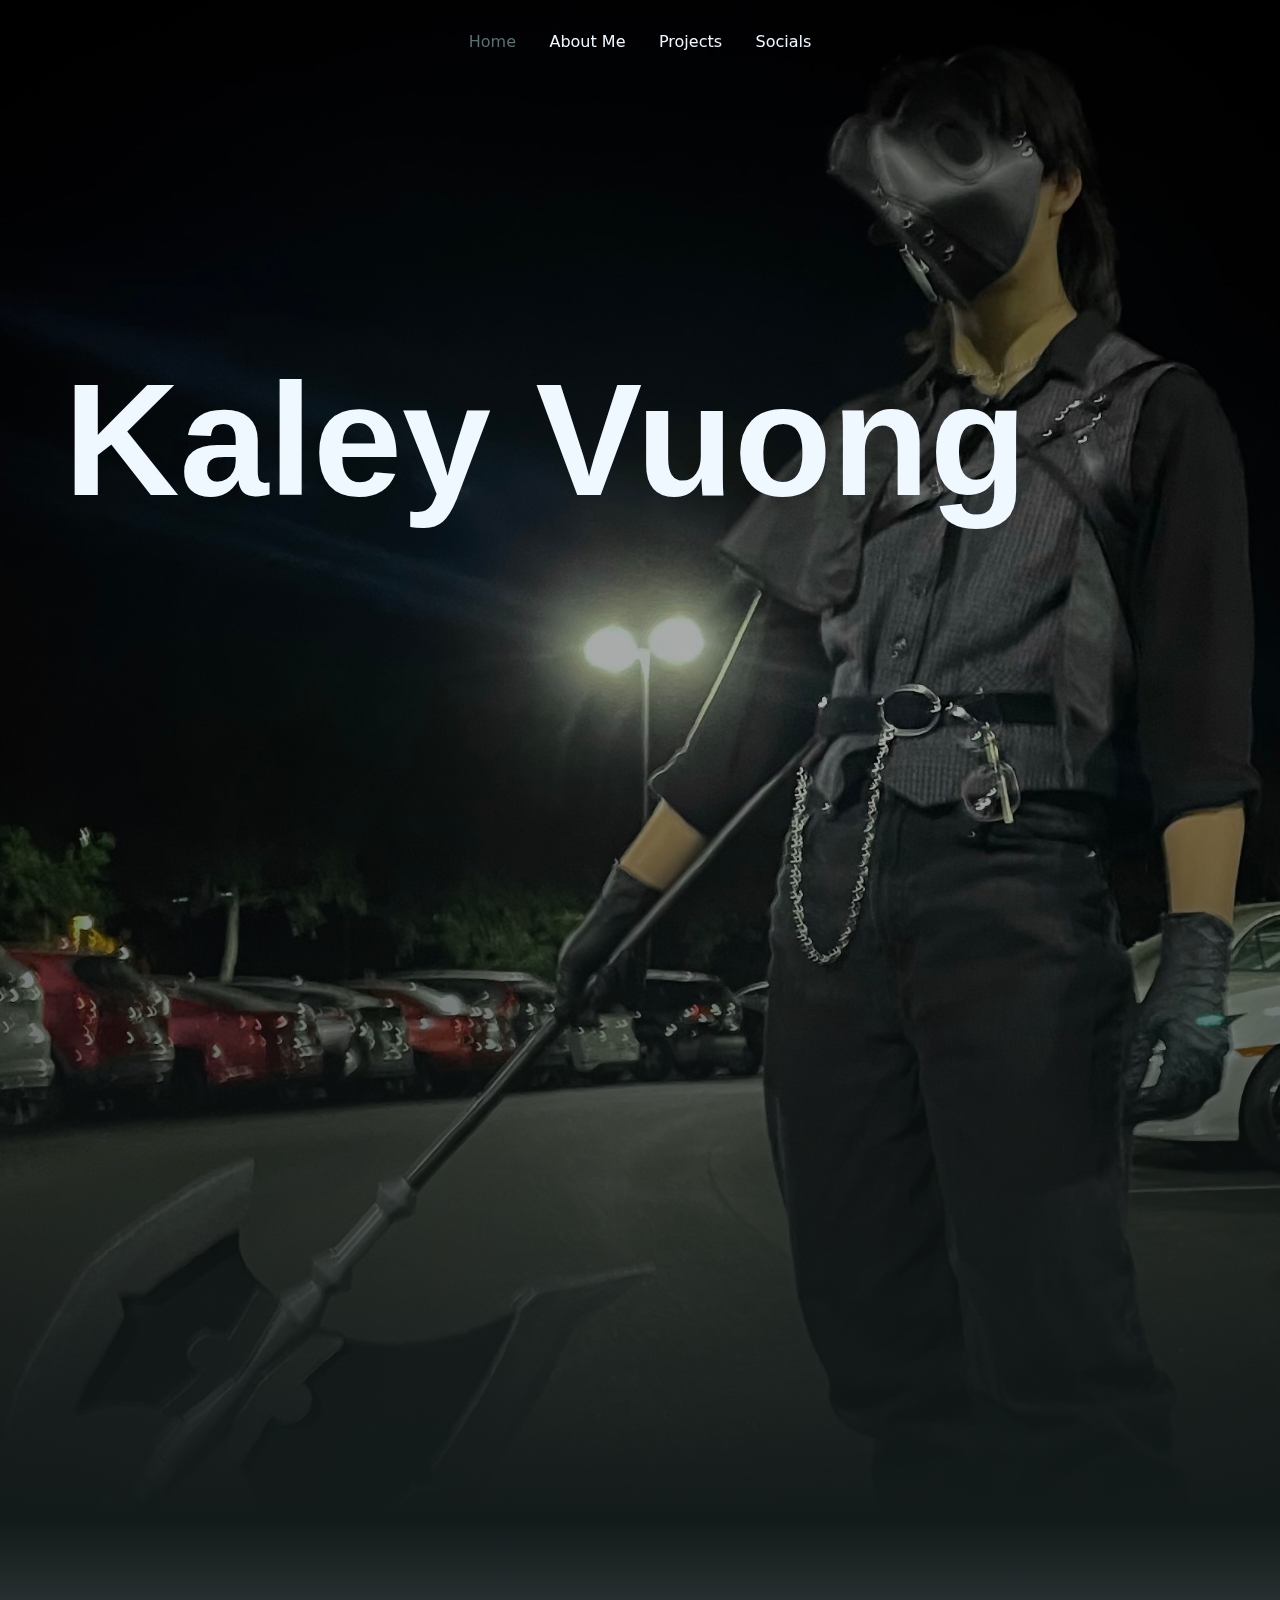
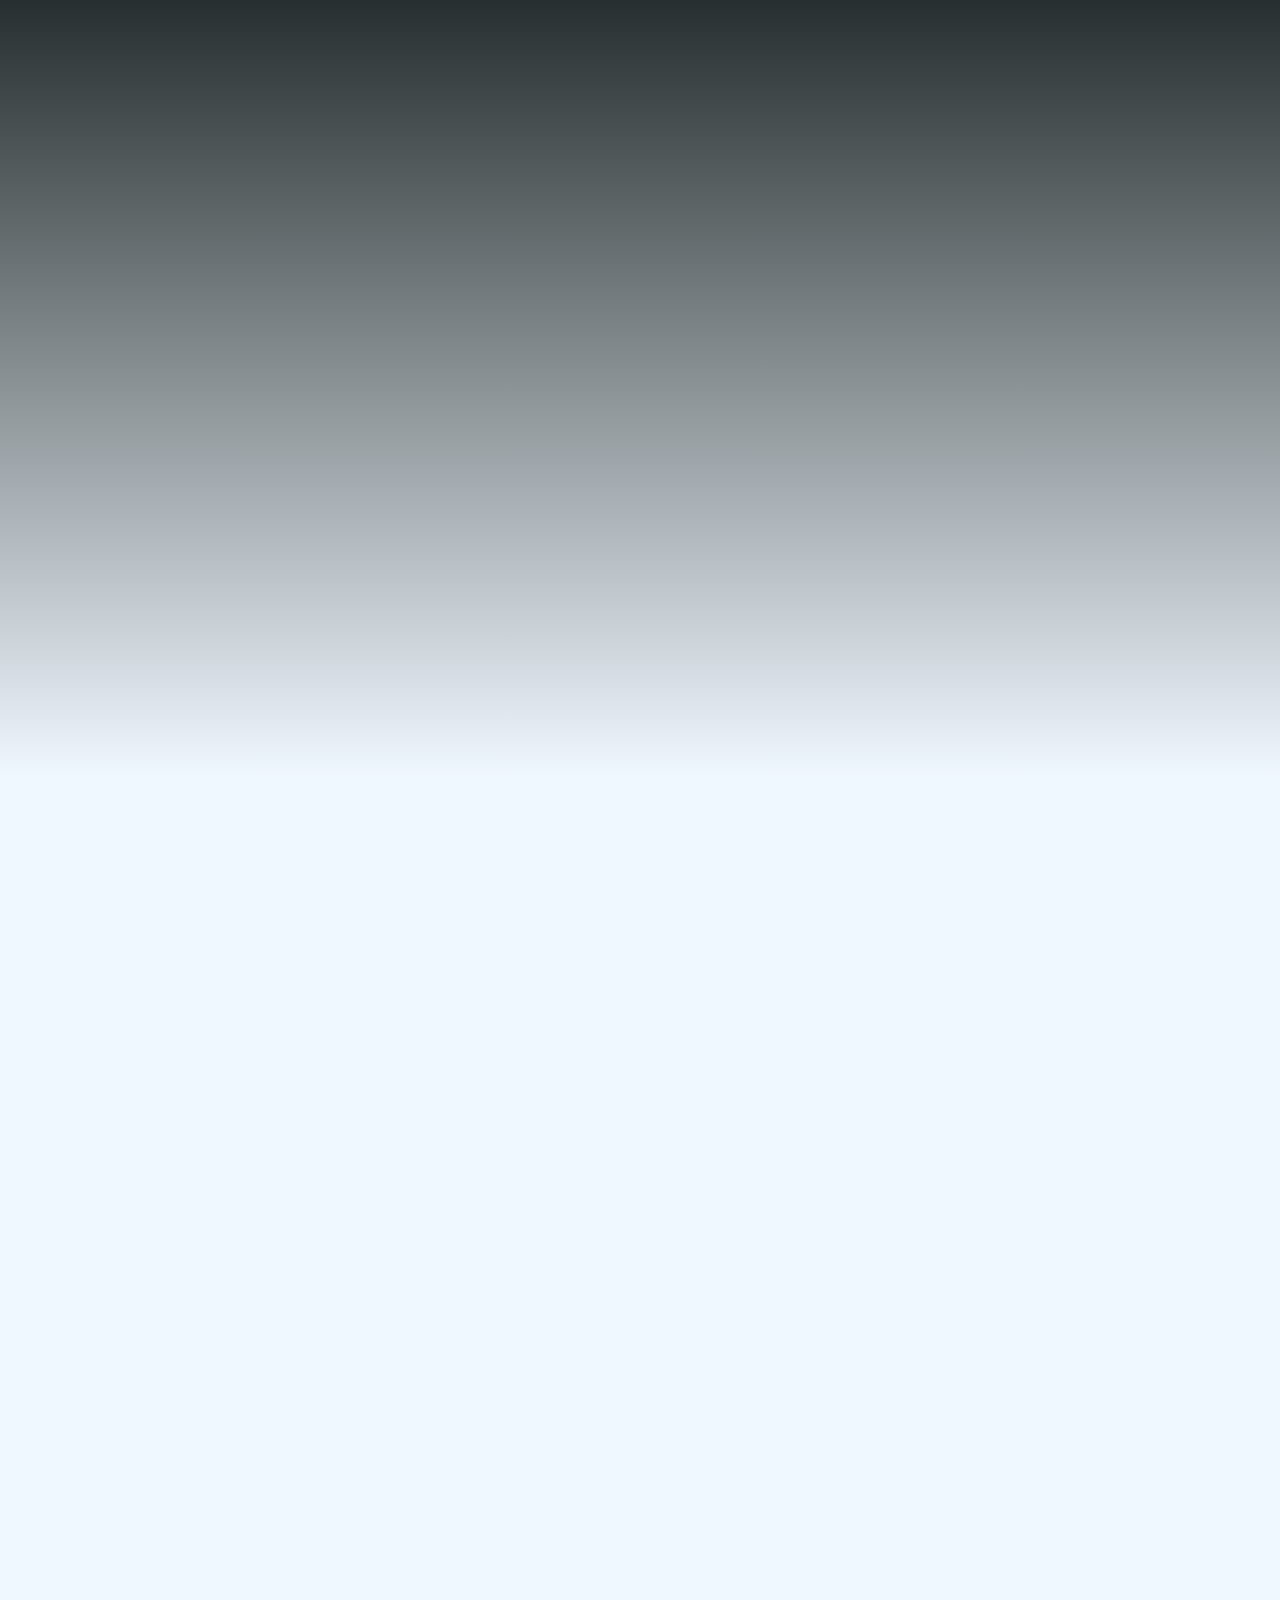
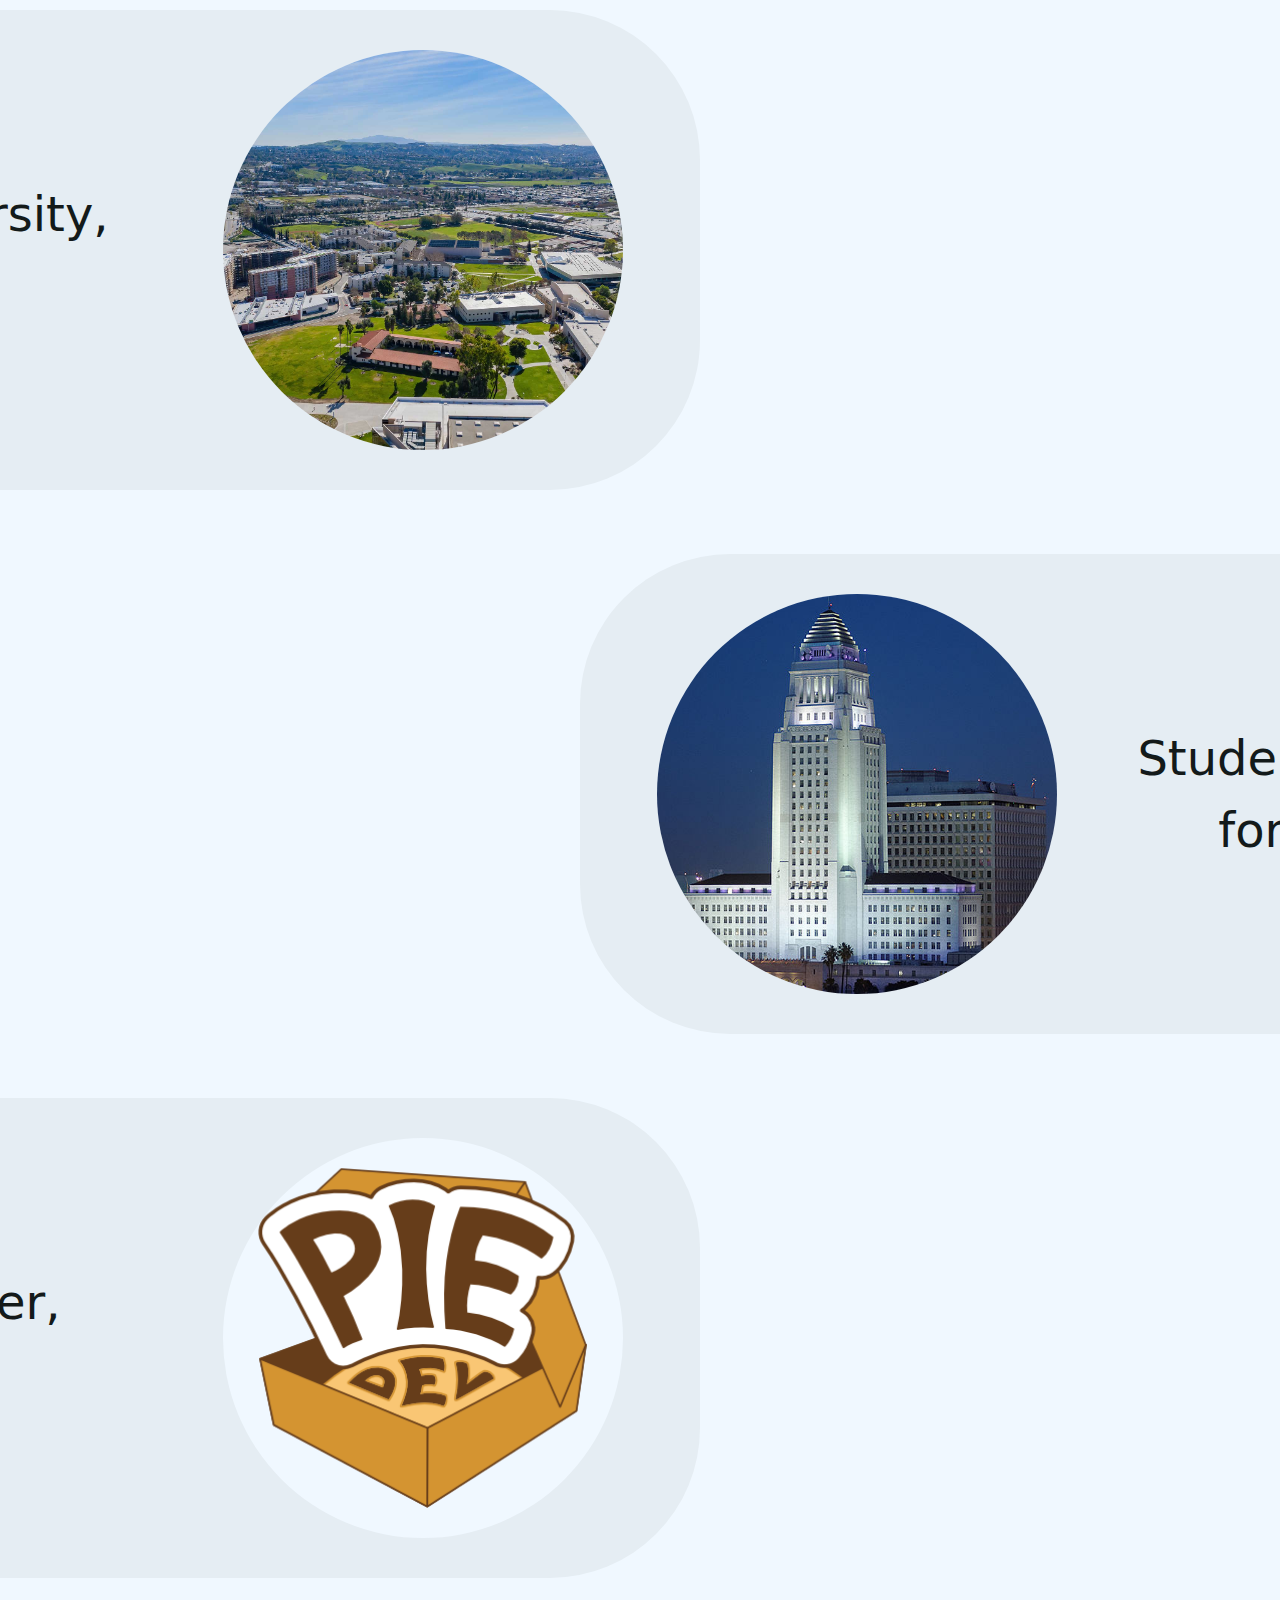
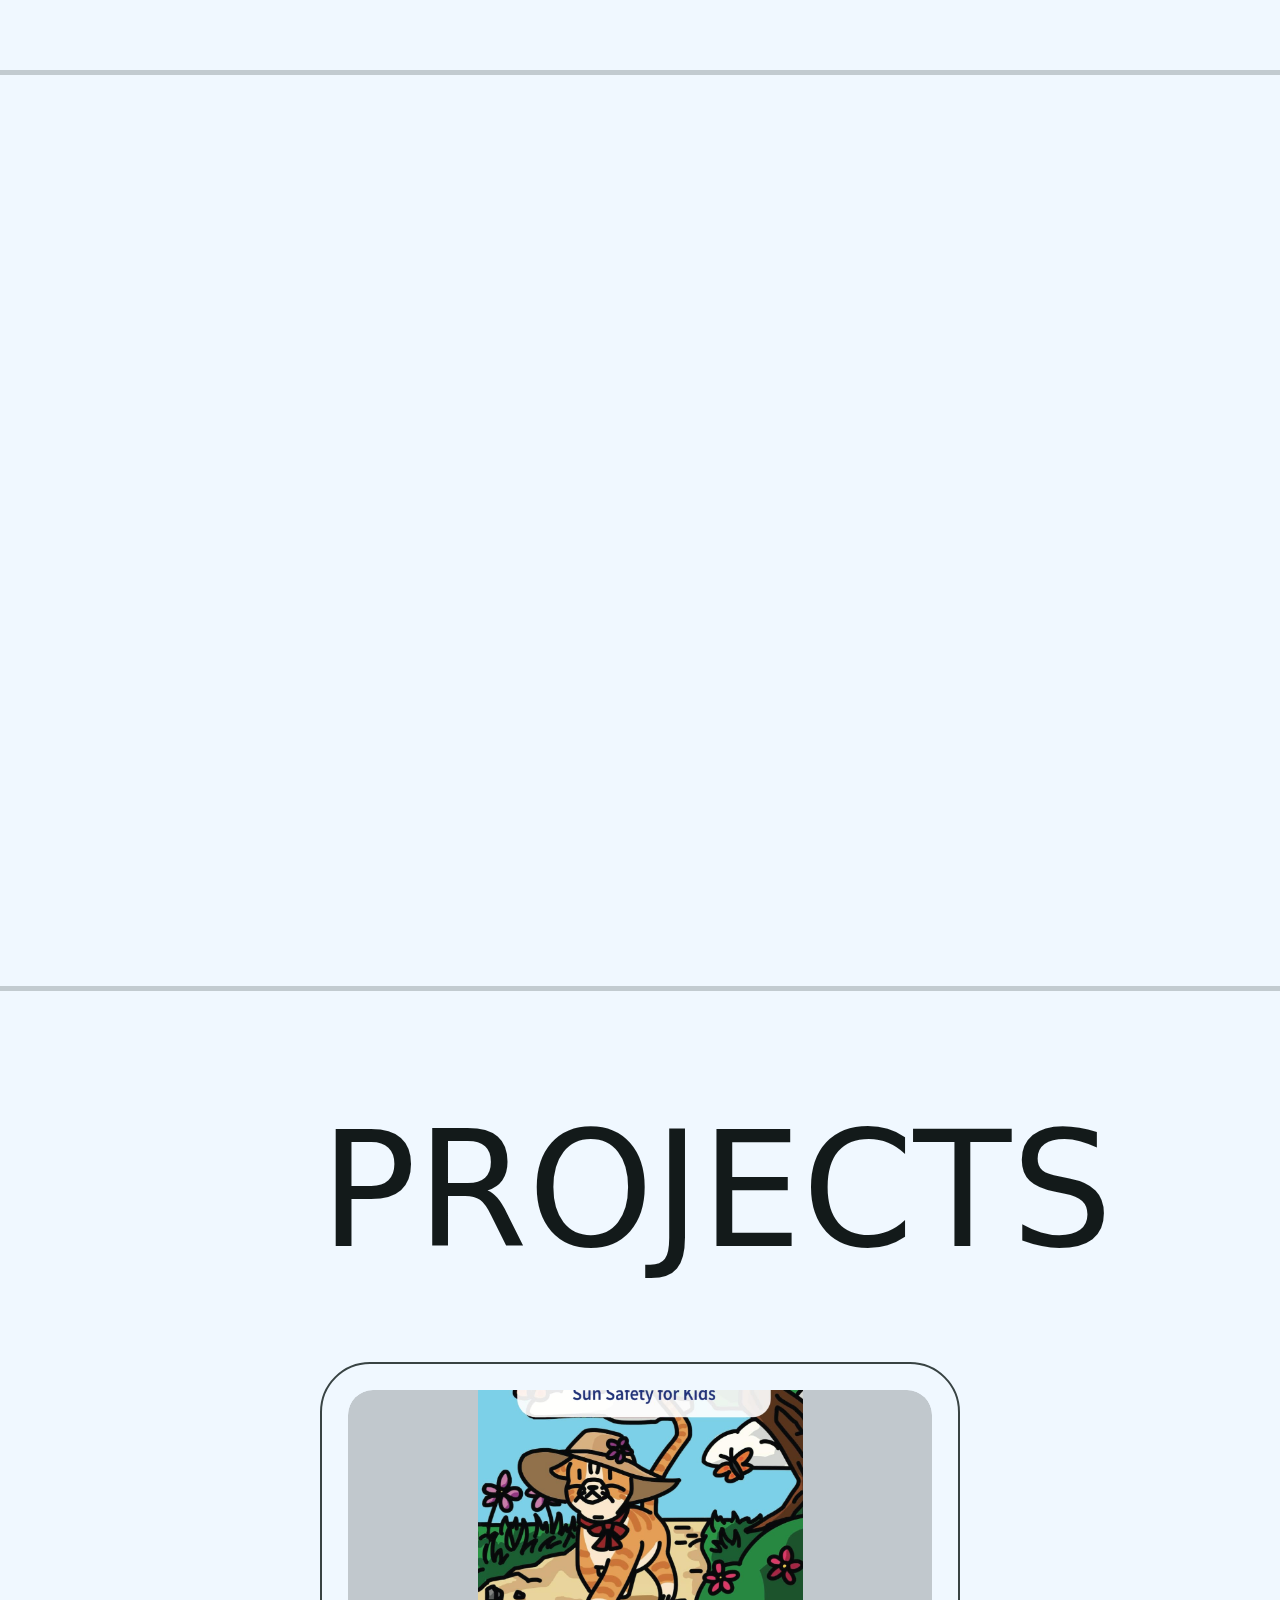
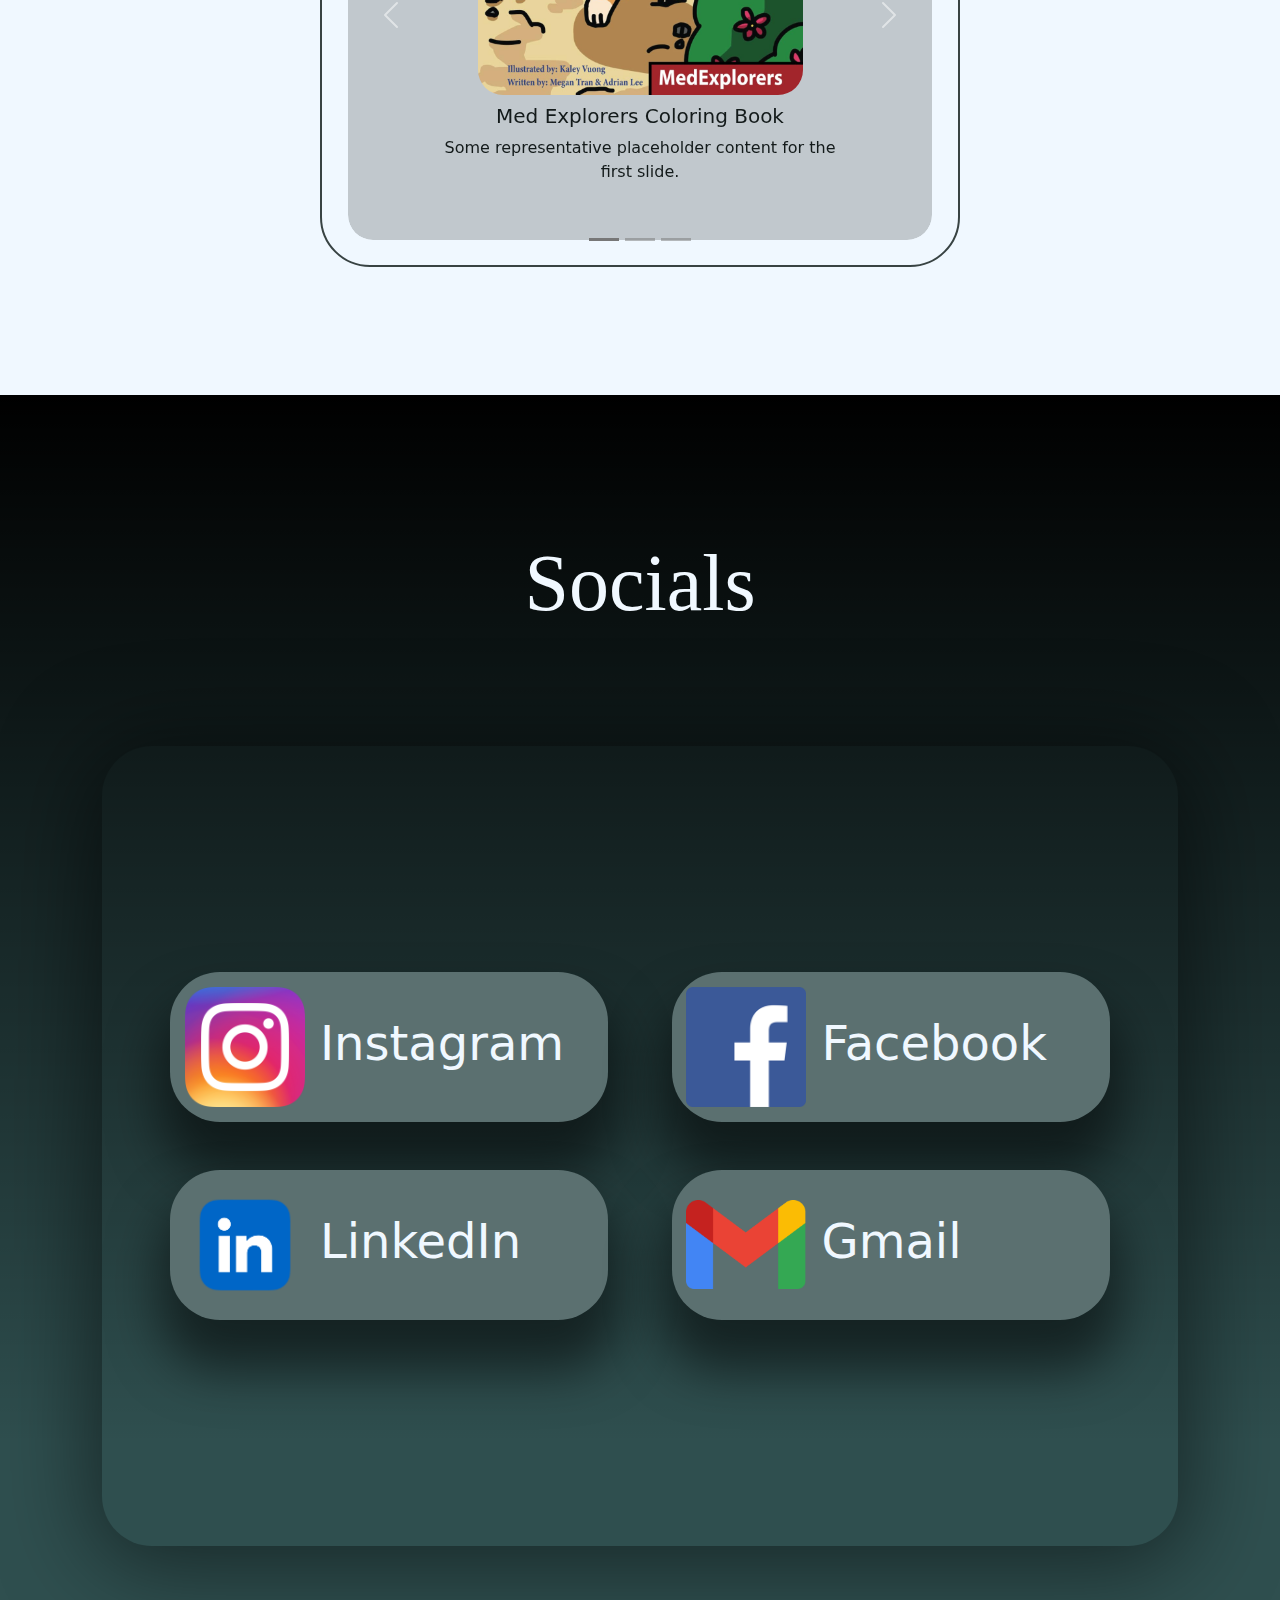
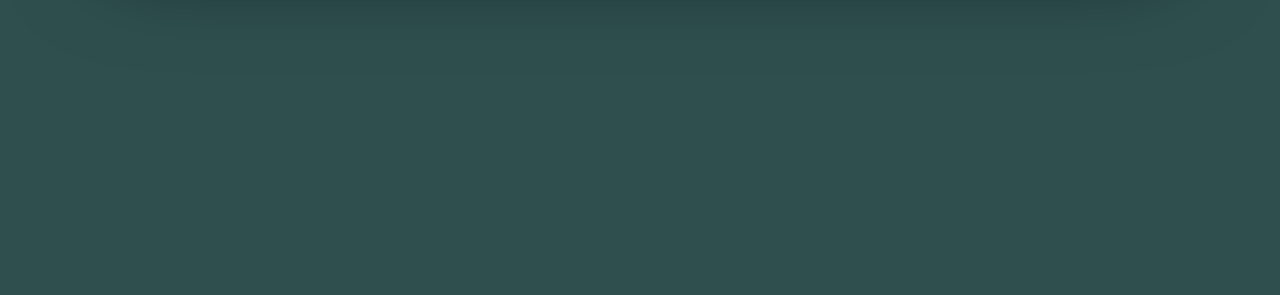
==== index.html @ 525a00d8 "Organizing" ====
<!doctype html>
<html lang="en">
  <head>
    <meta charset="utf-8">
    <meta name="viewport" content="width=device-width, initial-scale=1">
    <link href="https://cdn.jsdelivr.net/npm/bootstrap@5.3.3/dist/css/bootstrap.min.css" rel="stylesheet" integrity="sha384-QWTKZyjpPEjISv5WaRU9OFeRpok6YctnYmDr5pNlyT2bRjXh0JMhjY6hW+ALEwIH" crossorigin="anonymous">
    <script src="https://ajax.googleapis.com/ajax/libs/jquery/3.7.1/jquery.min.js"></script>
    <script src="https://cdn.jsdelivr.net/npm/bootstrap@5.3.3/dist/js/bootstrap.bundle.min.js"></script>
    
    <link rel="stylesheet" href="style.css">
    <title>Kaley's Portfolio</title>
  </head>

  <body>
    <!-- Top nav bar -->
     <div class="head">
      <ul class="nav nav-underline nav-fill fixed-top" id="test">
        <li class="nav-item active">
            <a class="nav-link" href="#header">Home</a>
        </li>
        <li class="nav-item">
            <a class="nav-link" href="#aboutme"> About Me</a>
        </li>
        <li class="nav-item">
          <a class="nav-link" href="#carousel">Projects</a>
      </li>
        <li class="nav-item">
            <a class="nav-link" href="#socials">Socials</a>
        </li>
      </ul>
      
      <div id="div">
        <div class="header" id="header">
          <div class="title"> Kaley Vuong </div>
        </div>
      </div>
    </div>

    <div id="div">
      <div class="aboutme" id="aboutme">
        <div class="me-container">
          <div class="container-fluid"> About Me</div>
          <div class="me">
            <img class="meimg" src="images/IMG_0813.jpeg">
            <div class="metext">
              My name is Kaley Vuong and I am 21 years old.
              I live in West Covina, Calfornia with my Mom, Dad, and sister. 
              For hobbies, I enjoy drawing, weightlifting, reading manga, and playing games. 
              In high school, I was in the tennis team, track, and key club.
            </div>
          </div>
        </div>
        <div class="box">
          <div class="boxes left"> 
            <div> 
              <strong> Education </strong> 
              </br> California State Polytechnic University, Pomona 
              </br> <i> Computer Science B.S, Aug 2022 - Present</i>
            </div> 
            <img src="images/Coming-soon-Cal-Poly-Pomona.jpg">
          </div>
          <div class="boxes right">
            <img src="images/800px-Los_Angeles_City_Hall_2013.jpg">
            <div> 
              <strong> Current Job </strong> 
              </br> Student Worker, Information Technology for City Attorney, City of Los Angeles
              </br> <i> Aug 2023 - Present</i>
            </div> 
          </div>
          <div class="boxes left">
            <div> 
              <strong> Other Experience </strong> 
              </br> PIE Dev Studios 3D Animator/Rigger, Programmer 
              </br> <i> Jan 2024 - Present</i>
            </div> 
            <img src="images/pie dev logo.png">
          </div>
        </div>
        <div class="skills">
          <hr style="margin-bottom: 2%;">
          <strong> Skills </strong>
          <div class="list">
            <ul>
              <h1>Programs</h1>
              <li style="--i: 0"> Google Suite </li>
              <li style="--i: 1"> Microsoft Office </li>
              <li style="--i: 2"> OrgPlus </li>
              <li style="--i: 3"> Blender </li>
              <li style="--i: 4"> Clip Studio Paint </li>
              <li style="--i: 5"> Milanote </li>
              <li style="--i: 6"> Miro </li>
              <li style="--i: 7"> Davinci Resolve </li>
              <li style="--i: 8"> Figma </li>
              <li style="--i: 9"> Vscode </li>
              <li style="--i: 10"> Intellij </li>
              <li style="--i: 11"> Eclipse </li>
            </ul>
            <ul>
              <h1>Languages</h1>
              <li style="--i: 0"> Java </li>
              <li style="--i: 1"> Java Swing </li>
              <li style="--i: 2"> HTML </li>
              <li style="--i: 3"> CSS </li>
              <li style="--i: 4"> Javascript </li>
              <li style="--i: 5"> C# </li>
            </ul>
          </div>
          <hr style="margin-top: 5%;">
        </div>
      </div>
    </div>
    
    <div id="div">
      <div id="carousel" class="carousel slide">
        <div class="p">PROJECTS</div>
        <div class="project">
          <div class="carousel-indicators">
            <button type="button" data-bs-target="#carousel" data-bs-slide-to="0" class="active" aria-current="true" aria-label="Slide 1"></button>
            <button type="button" data-bs-target="#carousel" data-bs-slide-to="1" aria-label="Slide 2"></button>
            <button type="button" data-bs-target="#carousel" data-bs-slide-to="2" aria-label="Slide 3"></button>
          </div>
          <div class="carousel-inner">
            <div class="carousel-item active">
              <svg class="bd-placeholder-img bd-placeholder-img-lg d-block w-100" preserveAspectRatio="xMidYMid slice" focusable="false">
                <rect width="100%" height="100%"></rect>
              </svg>
              <div class="carousel-caption d-none d-md-block">
                <img src="images/fun in the sun.jpg">
                <h5>Med Explorers Coloring Book</h5>
                <p>Some representative placeholder content for the first slide.</p>
              </div>
            </div>
            <div class="carousel-item">
              <svg class="bd-placeholder-img bd-placeholder-img-lg d-block w-100" width="800" height="400" preserveAspectRatio="xMidYMid slice" focusable="false">
                <rect width="100%" height="100%"></rect>
              </svg>
              <div class="carousel-caption d-none d-md-block">
                <h5>Second slide label</h5>
                <p>Some representative placeholder content for the second slide.</p>
              </div>
            </div>
            <div class="carousel-item">
              <svg class="bd-placeholder-img bd-placeholder-img-lg d-block w-100" width="800" height="400" preserveAspectRatio="xMidYMid slice" focusable="false">
                <rect width="100%" height="100%"></rect>
              </svg>
              <div class="carousel-caption d-none d-md-block">
                <h5>Third slide label</h5>
                <p>Some representative placeholder content for the third slide.</p>
              </div>
            </div>
            <button class="carousel-control-prev" type="button" data-bs-target="#carousel" data-bs-slide="prev">
              <span class="carousel-control-prev-icon" aria-hidden="true"  style="fill: rgb(19, 26, 26);"></span>
              <span class="visually-hidden">Previous</span>
            </button>
            <button class="carousel-control-next" type="button" data-bs-target="#carousel" data-bs-slide="next">
              <span class="carousel-control-next-icon" aria-hidden="true"></span>
              <span class="visually-hidden">Next</span>
            </button>     
          </div>     
        </div>
      </div>
    </div>

    <div id="div">
      <div class="socials" id="socials">
        <label> Socials </label>
        <div class="socials-container overflow-hidden px-5">
          <div class="row gy-5">
              <div class="col-md-6">
                <button class="col col-md-11" onclick="window.open('https://www.instagram.com/kale_goddamnittheytookmyname/?next=%2F')">
                  <img src="images/Instagram_icon.png"> Instagram
                </button>
              </div>  
              <div class="col-md-6">
                <button class="col col-md-11" onclick="window.open('https://facebook.com/kaley.vuong.9')">
                <img src="images/facebook.png"> Facebook
              </button> 
              </div>
              <div class="col-md-6">
                <button class="col col-md-11" onclick="window.open('https://www.linkedin.com/in/kaley-vuong/')">
                  <img src="images/linkedin.webp"> LinkedIn
              </button> 
              </div>
              <div class="col-md-6">
                <button class="col col-md-11" onclick="window.open('https://facebook.com/kaley.vuong.9')">
                  <img src="images/gmail.png"> Gmail
              </button> 
              </div>
          </div>
        </div>
      </div>
    </div>

    <!-- animations -->

    <script>
      const title = document.querySelector('.title')
      const aboutme = document.querySelectorAll('.me-container')
      const boxes = document.querySelectorAll('.boxes')
      const skills = document.querySelectorAll('.skills')
      const observer = new IntersectionObserver(entries => {
        entries.forEach(entry => {
          entry.target.classList.toggle('show', entry.isIntersecting)
        })
      })
      observer.observe(title)
      aboutme.forEach((el => {
        observer.observe(el);
      }))
      boxes.forEach((el => {
        observer.observe(el);
      }))
      skills.forEach((el => {
        observer.observe(el);
      }))
    </script>

    <!-- bg color nav bar -->
    <script>
      const navEl = document.querySelector('.nav');
      const picEl = document.querySelector('.head');
      const height = picEl.clientHeight - navEl.clientHeight;

      window.addEventListener('scroll', () => {
          if (window.scrollY >= height) {
              navEl.classList.add('nav-scrolled');
          } else if (window.scrollY < height) {
              navEl.classList.remove('nav-scrolled');
          }
      });
    </script>

    <script>
      const navlinks = document.querySelectorAll("ul li a");
      const navlist = document.querySelectorAll("ul li");
      const divs = document.querySelectorAll("#div");

      let ActiveList = Array.from({length: divs.length}, isActive => false);
      const setOnScreen = (entry, index) => {
        ActiveList[index] = entry.isIntersecting;
        const firstActive = ActiveList.findIndex(section => section === true); 
        ActiveList.forEach((section, index) => {
          if (index === firstActive) {
            navlist[index].classList.add("active")
          } else {
            navlist[index].classList.remove("active")
          }
        })
      }
      const options = {
          threshold: 0.25
      };
      divs.forEach((section, index) => {
        const observer = new IntersectionObserver(([entry]) => setOnScreen(entry, index), options)
        observer.observe(section)
      })
    </script>

  </body>
</html>
---- style.css ----
html {
    scroll-behavior: smooth;
}

body {
    overflow-x: hidden;
    background-color: aliceblue;
}
.header {
    background-image: linear-gradient(to top, rgb(19, 26, 26) 0, transparent 50%), url(images/IMG_7512.jpg);
    background-repeat: no-repeat;
    background-size: cover;
    height: 95rem;
}

/* Navigation */
.nav {
    padding: 0.75rem;
    margin-top: 10px;
    margin-left: 35%;
    margin-right: 35%;
    border-radius: 20px;
}

.nav-link {
    color: aliceblue;
}

.nav-link:hover, .nav-link:focus {
    color:darkslategrey;
}   

.nav > .active > a {
    color: rgb(91, 112, 112);
}

.nav {
    transition: all 0.5s;
}
.nav-scrolled {
    background:linear-gradient(black, rgba(0, 0, 0, 0.7));
    box-shadow: 0 10px 10px 0 rgba(0, 0, 0, 0.5);
}

/* title */
.title {
    font-family:'Segoe UI', Tahoma, Geneva, Verdana, sans-serif;
    font-size: 10rem;
    font-weight: bold;
    color: aliceblue;
    padding-left: 5%;
    padding-top: 25%;
    transform: translateY(-60vh);
    transition: 2s;
}

.title.show {
    transform: translateY(0);
  }
  

/* About Me */
.aboutme {
    background-color: aliceblue;
    display: flex;
    flex-direction: column;
    background-image: linear-gradient(to bottom, rgb(19, 26, 26) 0, transparent 20%);
}   

.container-fluid {
    font-size: 8rem;
    padding-left: 8%;
    margin-top: 5%;
    color:rgb(19, 26, 26);
}

.me {
    display: flex;
    margin-left: 8%;
    margin-top: 2%;
    margin-bottom: 5%;
}

.me .meimg {
    min-width: 500px;
    height: 500px;
    object-fit: cover;
    border-radius: 1000px;
    transition-delay: 400ms;
}

.me .metext {
    margin-left: 5%;
    margin-right: 8%;
    font-size: 3rem;
    line-height: 6rem;
    transition-delay: 500ms;
    text-align: justify;
    color: rgb(19, 26, 26);
}

.container-fluid, .meimg, .metext {
    visibility: hidden;
    opacity: 0;
    transform: translateY(150px);
    transition: transform 2s, opacity 1s;
}

.me-container.show :is(.container-fluid, .meimg, .metext) {
    visibility: visible;
    opacity: 1;
    transform: translateY(0px);
}

/* About me : boxes */
.boxes {
    background-color: #e5edf3;
    width: 100rem;
    height: 30rem;
    margin-bottom: 5%;
    overflow-x: hidden;
    padding-left: 6%;
    padding-right: 6%;
    font-size: 3rem;
    display: flex;
    align-items: center;
}

.boxes strong {
    font-size: 3rem;
}

.boxes i {
    font-size: 2rem;
}

.left {
    float: left;
    border-radius: 0 150px 150px 0;
    transition: 2s;
    transform: translateX(-100vh);  
    color: rgb(19, 26, 26);
    
}

.left.show {
    transform: translateX(0vh);
}
  
.right {
    float: right;
    border-radius: 150px 0 0 150px;
    transition: 2s;
    transform: translateX(100vh);
    text-align: right;
    color: rgb(19, 26, 26);
}

.right.show {
    transform: translateX(0vh);
}

.boxes img {
    min-width: 400px;
    height: 400px;
    object-fit: cover;
    border-radius: 1000px;
    background-color: aliceblue;
}

/* About Me : Skills */
.skills {
    margin-top: 1%;
    text-align: center;
    color: rgb(19, 26, 26);
}

hr {
    height: 5px;
    background-color:rgb(56, 67, 67);
    border: none;
}

.skills strong{
    font-size: 6rem;
}

.skills .list {
    display: flex;
    justify-content: space-evenly;
}

.list ul {
    list-style-type: none;

}

.list h1 {
    font-size: 4rem;
}

.list li {
    font-size: 2rem;
    color: rgb(56, 67, 67);
    transition-property: opacity, transform;
    transition-duration: 1s;
    transition-timing-function: cubic-bezier(0.01, -0.015, 0.565, 1.055);
}

strong, .list ul, h1, .list ul li {
    visibility: hidden;
    opacity: 0;
    transform: translateY(150px);
    transition: transform 2s, opacity 1s;
}

.skills.show :is(.skills, strong, .list ul, h1, .list ul li) {
    visibility: visible;
    opacity: 1;
    transform: translateY(0px);
    transform: translateX(0);
    transition-delay: calc(0.055s * var(--i));
}

/* Projects */
.carousel {
    margin-left: 25%;
    margin-right: 25%;
    margin-bottom: 10%;
}

.carousel .p {
    font-size: 10rem;
    margin-bottom: 8%;
    margin-top: 10%;
    color: rgb(19, 26, 26);
}
.project {
    border: solid 2px rgb(56, 67, 67);
    border-radius: 50px;
    padding: 4%; 
}

svg {
    border-radius: 25px;
    height: 50vh;
}

.carousel-inner {
    border-radius: 25px;
}

rect {
    fill: rgb(193, 200, 205);
}

.carousel-indicators [data-bs-target] {
    background-color: #777;
}

.carousel-caption img {
    min-width: 325px;
    border-radius: 25px;
    margin-bottom: 2%;
    object-fit: cover;
}

.carousel-caption, .carousel-control-prev {
    color: rgb(19, 26, 26);
}

/* Socials */
.socials{
    background-image: linear-gradient(to bottom, black 0, transparent 70%);
    height: 1500px;
    background-color: darkslategrey;
    text-align: center;
}

.socials label {
    font-family:Cambria, Cochin, Georgia, Times, 'Times New Roman', serif;
    font-size: 5rem;
    padding-top: 10%;
    color: aliceblue;
}

.socials-container {
    height: 50rem;
    margin: 8%;
    border-radius: 50px;
    box-shadow: 0 10px 90px 10px rgba(0, 0, 0, 0.5);
    align-content: center;
    font-size: 3rem;
}

.col {
    text-decoration: none;
    border-radius: 50px;
    background-color: rgb(91, 112, 112);
    box-shadow: 0 40px 50px 10px rgba(0, 0, 0, 0.5);
    border: none;
    text-align: left;
    color: aliceblue;
    padding: 2%;
    padding-left: 3%;
    min-height: 150px;
}

img {
    width: 120px;
}

button:hover {
    animation-duration: 0.5s;
    animation-name: bounce;
    animation-fill-mode: forwards;
}

@keyframes bounce {
    from {
      translate: 0 0;
      scale: 100% 1;
    }
  
    to {
      translate: 0 -1vh;
      scale: 100% 1;
    }
  }
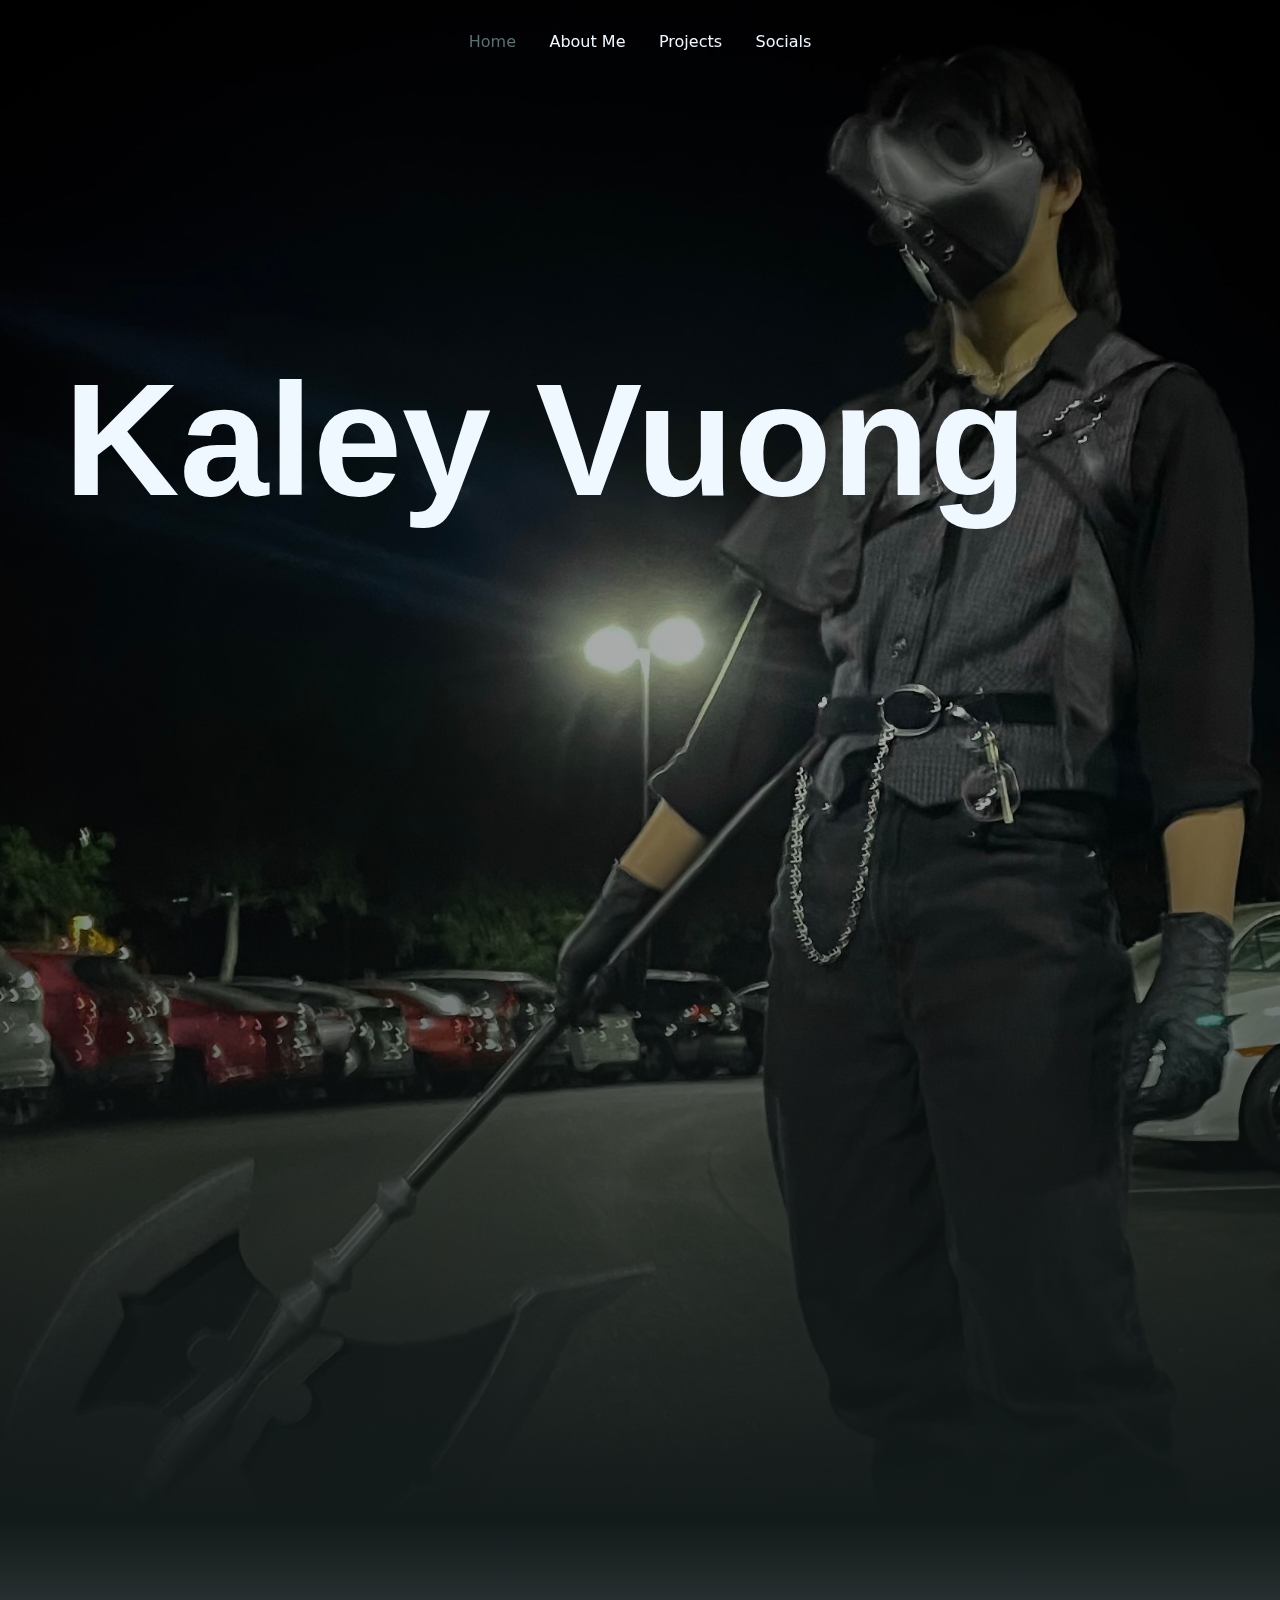
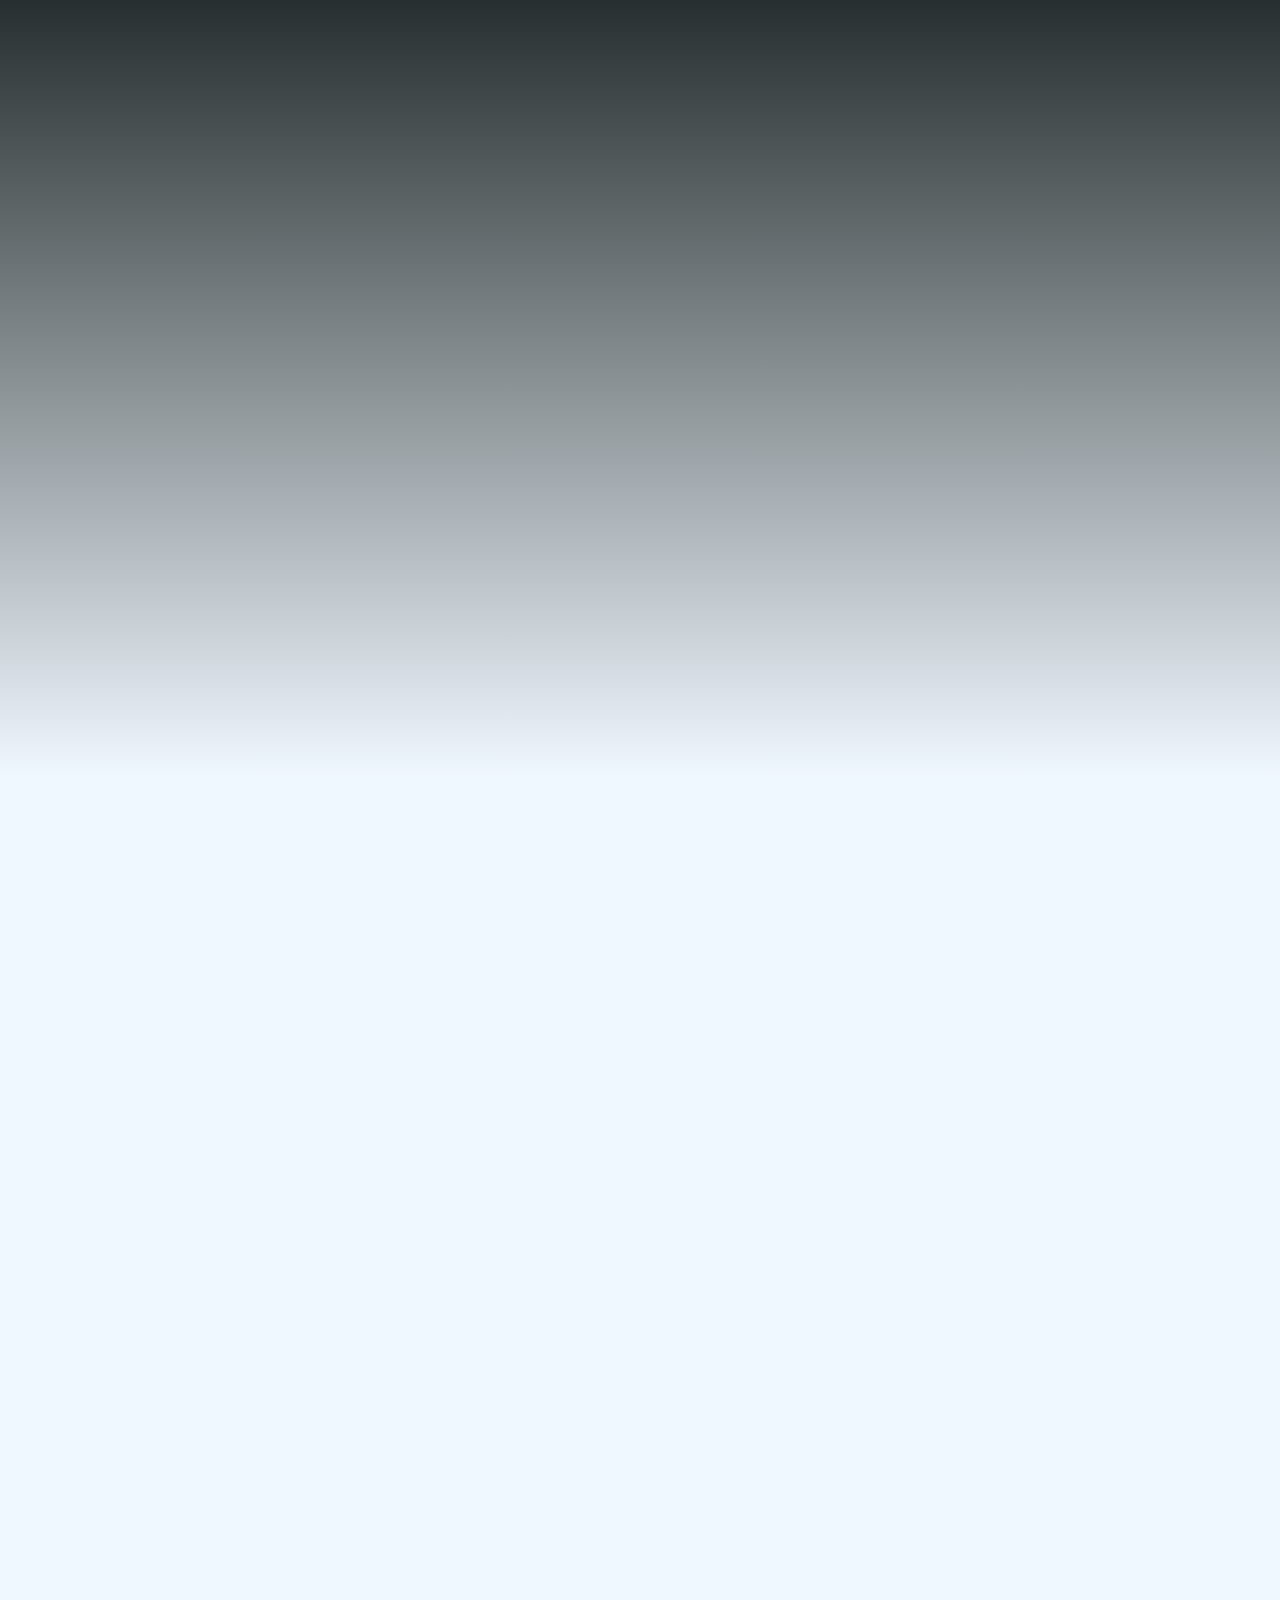
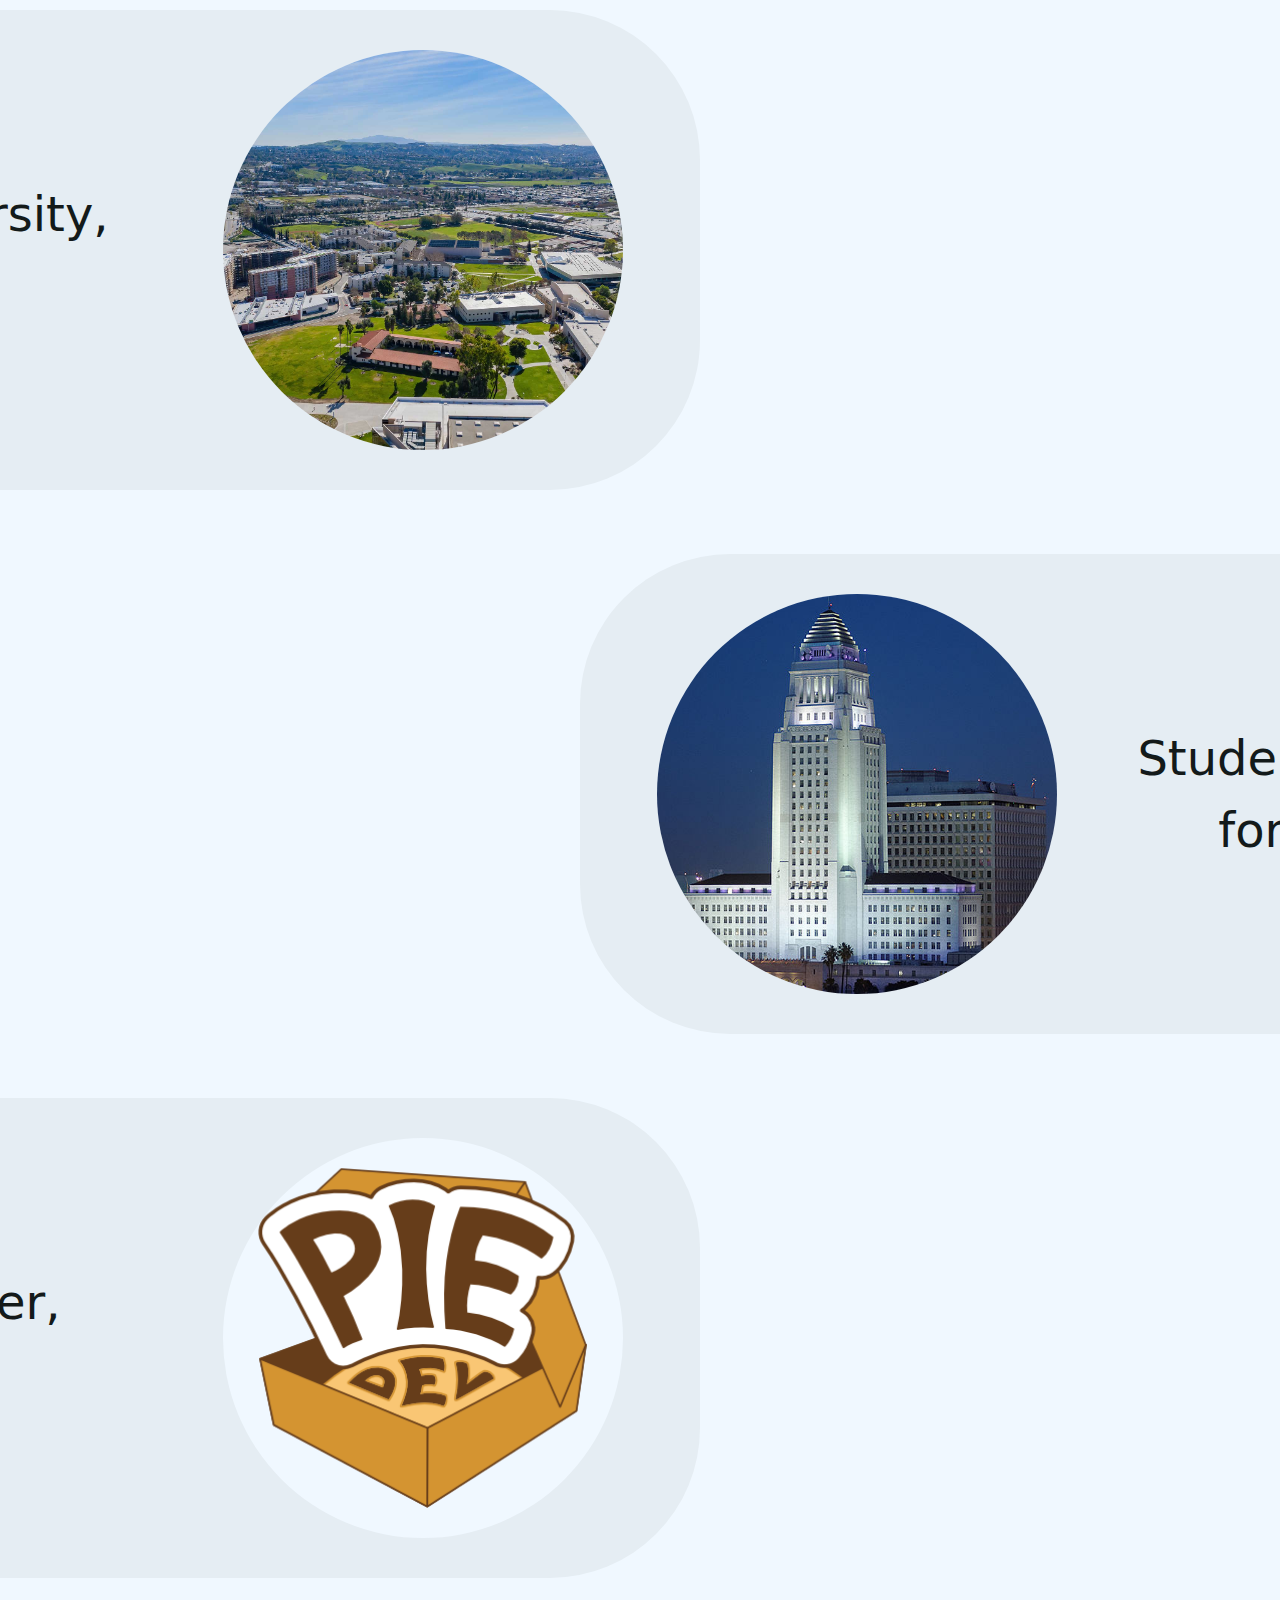
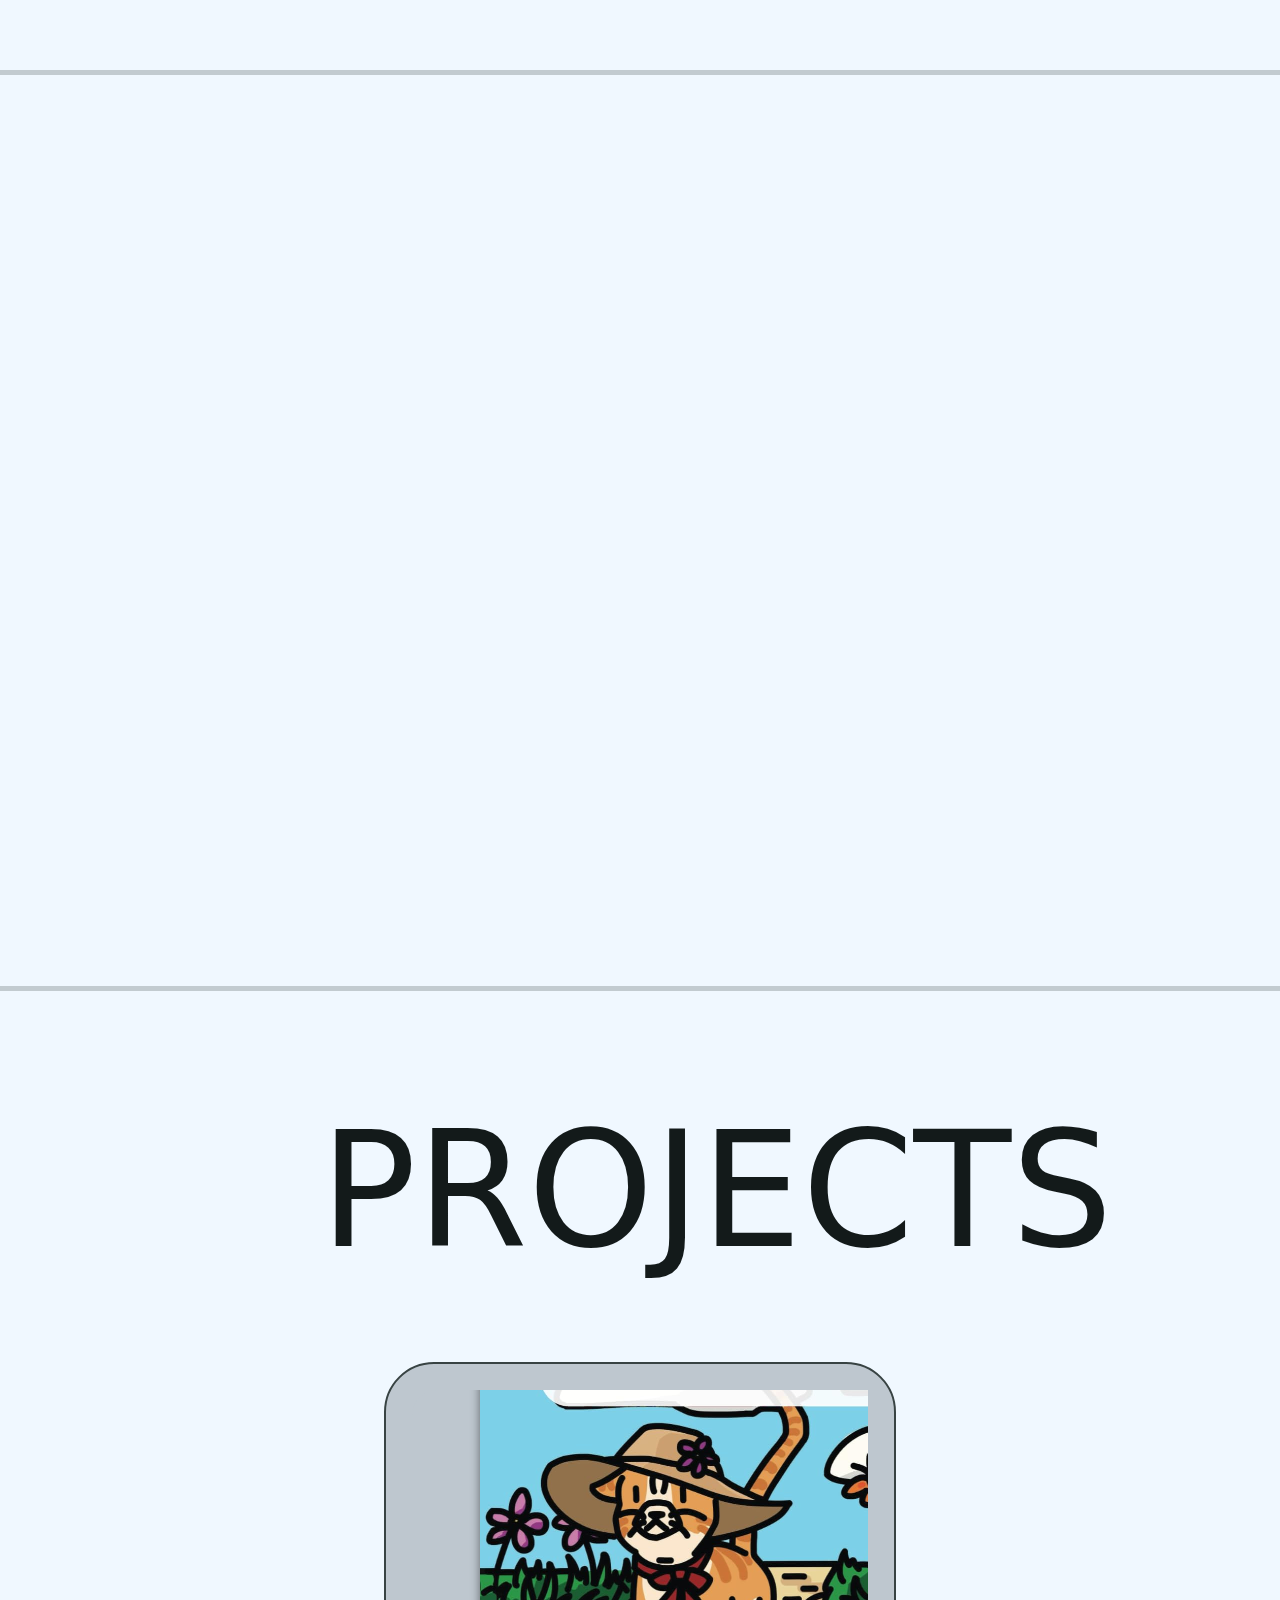
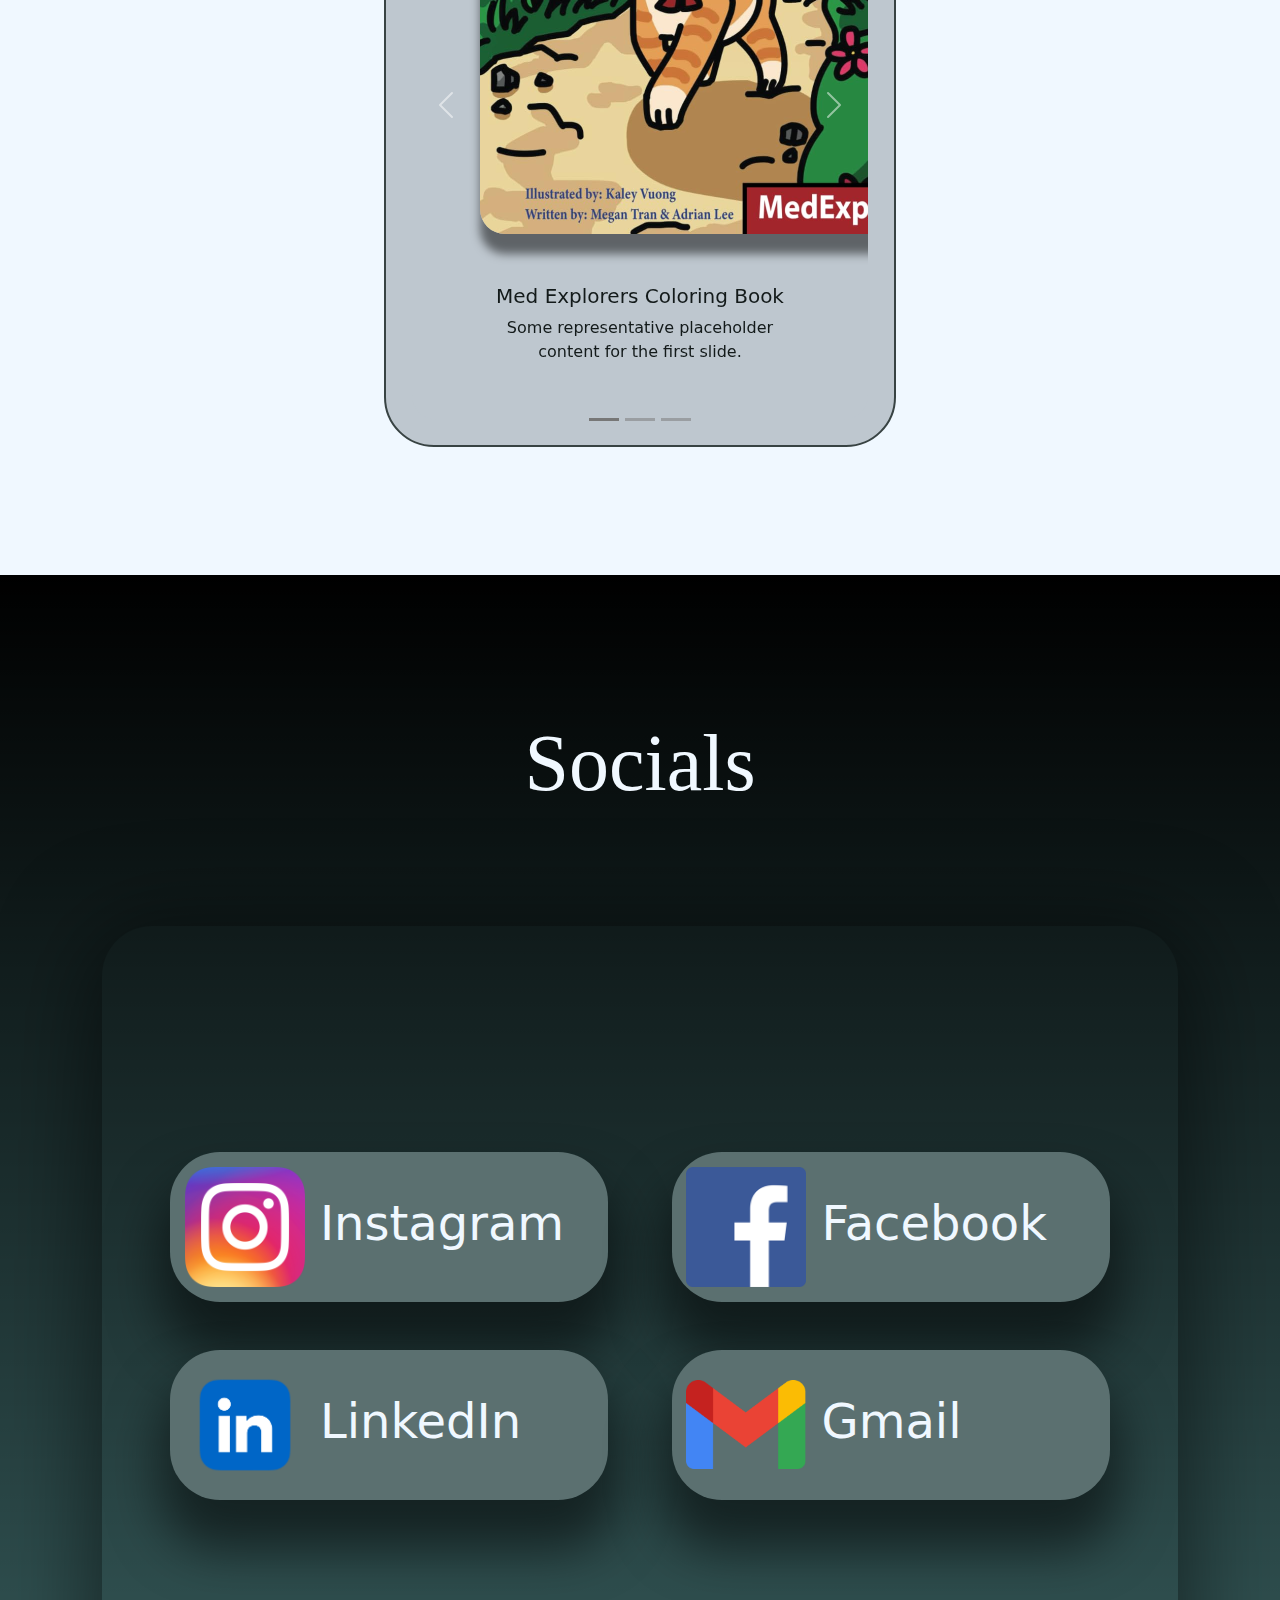
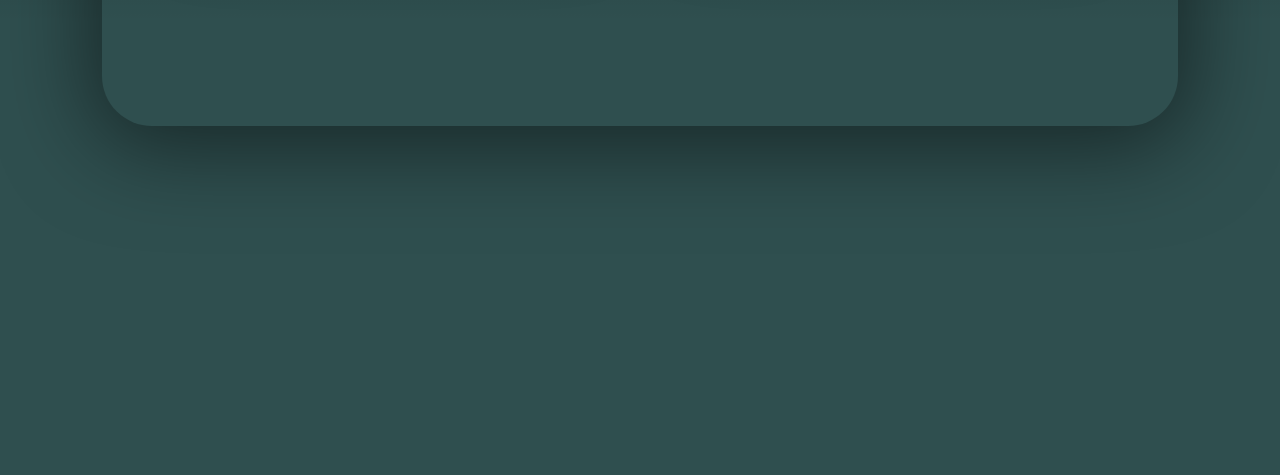
==== commit 76799742: "updates" ====
--- a/index.html
+++ b/index.html
@@ -135,6 +135,7 @@
                 <rect width="100%" height="100%"></rect>
               </svg>
               <div class="carousel-caption d-none d-md-block">
+                <img src="images/ratsking.png" style="object-position: 10% 0; width: 700px;">
                 <h5>Second slide label</h5>
                 <p>Some representative placeholder content for the second slide.</p>
               </div>
--- a/style.css
+++ b/style.css
@@ -239,19 +239,22 @@
     border: solid 2px rgb(56, 67, 67);
     border-radius: 50px;
     padding: 4%; 
+    margin-left: 10%;
+    margin-right: 10%;
+    background-color: rgb(190, 199, 207);
 }
 
 svg {
     border-radius: 25px;
-    height: 50vh;
-}
-
-.carousel-inner {
+    height: 70vh;
+}
+
+.carousel-item {
     border-radius: 25px;
 }
 
 rect {
-    fill: rgb(193, 200, 205);
+    fill:  rgb(190, 199, 207);
 }
 
 .carousel-indicators [data-bs-target] {
@@ -259,10 +262,12 @@
 }
 
 .carousel-caption img {
-    min-width: 325px;
+    min-width: 500px;
+    min-height: 650px;
     border-radius: 25px;
-    margin-bottom: 2%;
+    margin-bottom: 50px;
     object-fit: cover;
+    box-shadow: 0 20px 10px 0 rgba(0, 0, 0, 0.5);
 }
 
 .carousel-caption, .carousel-control-prev {
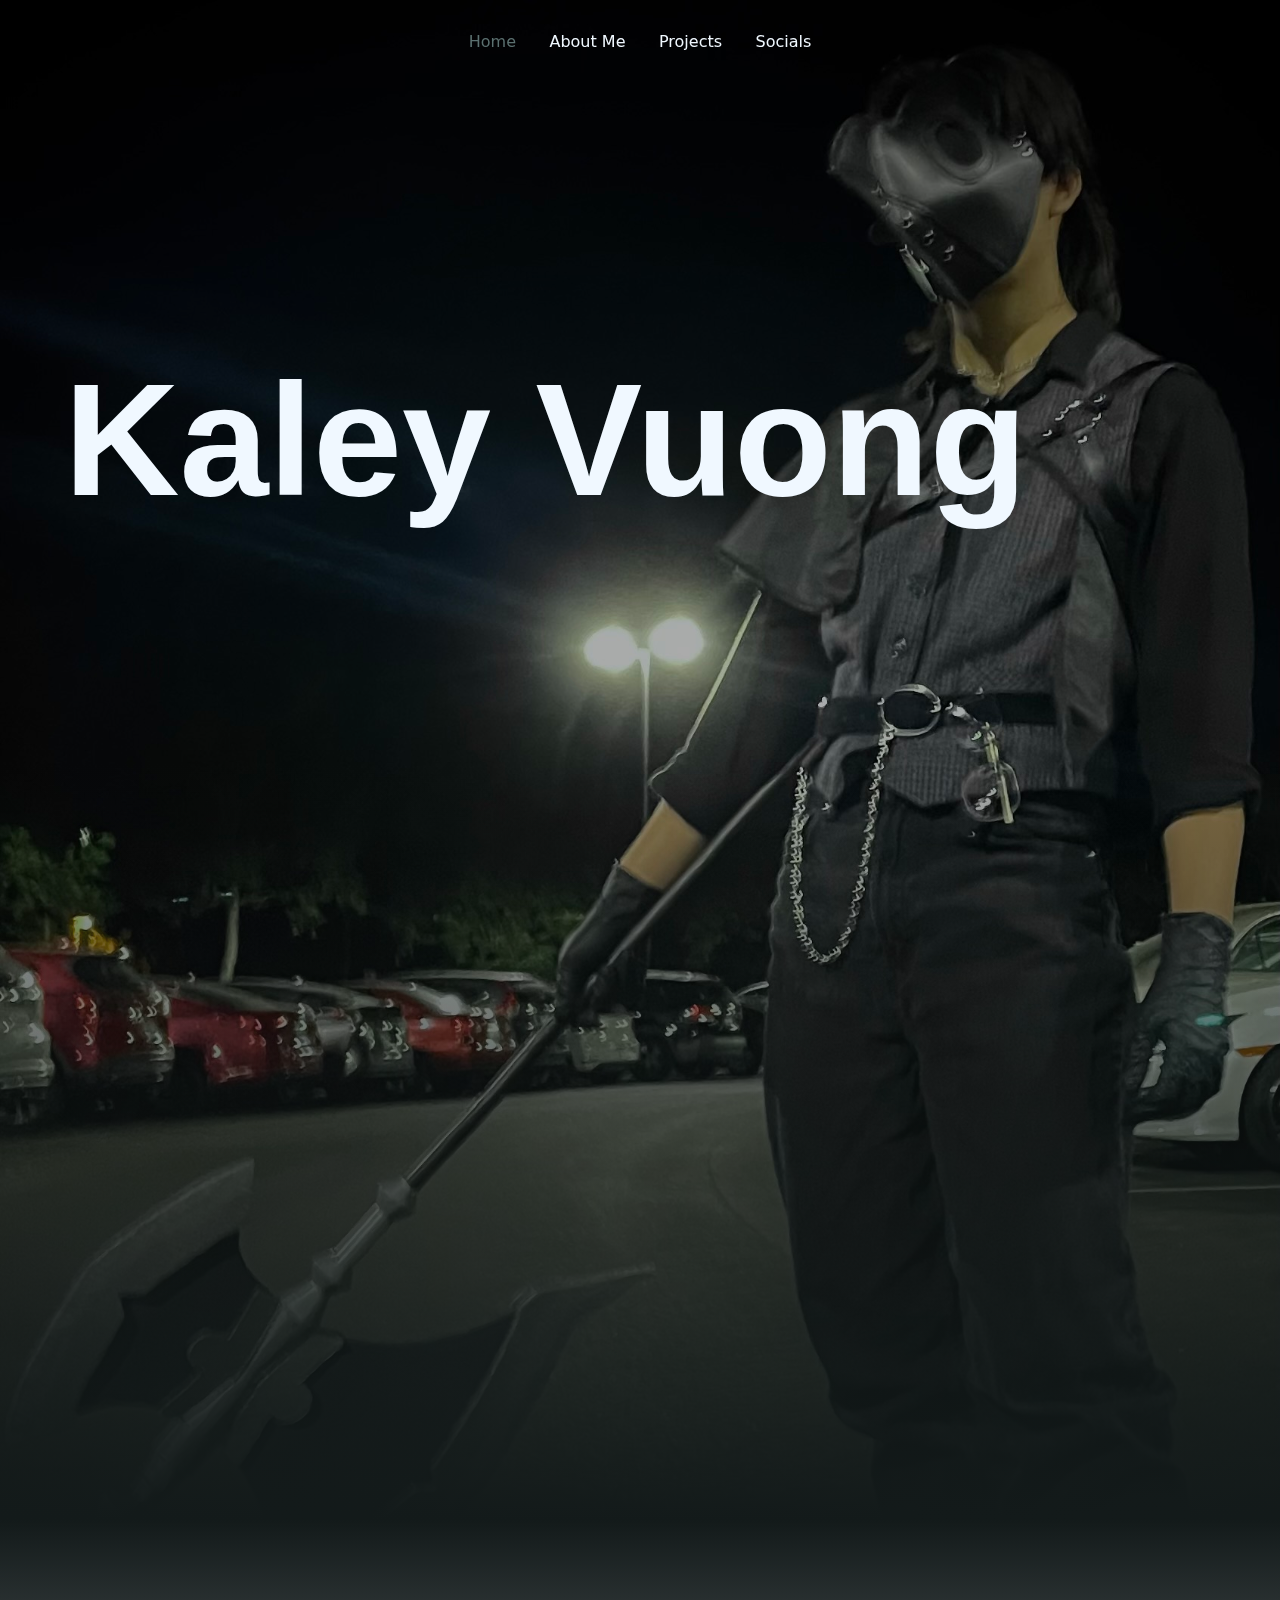
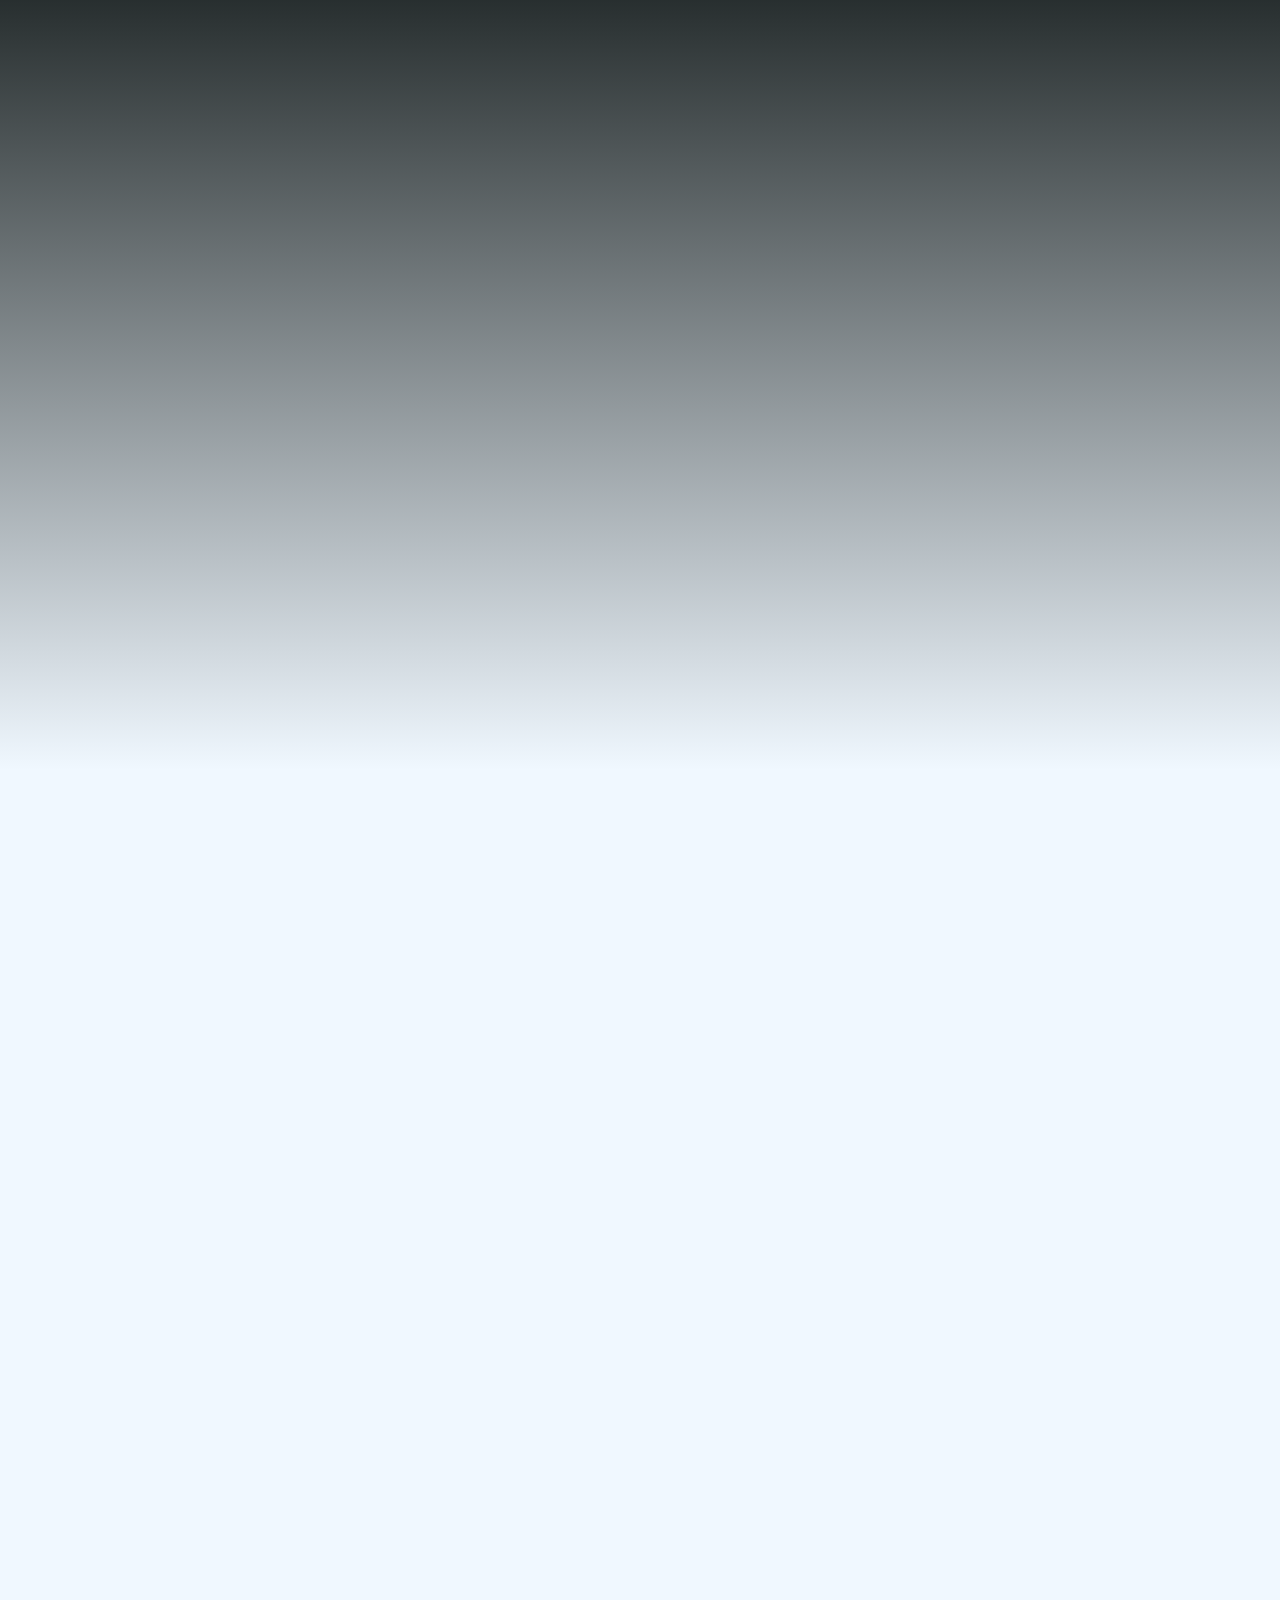
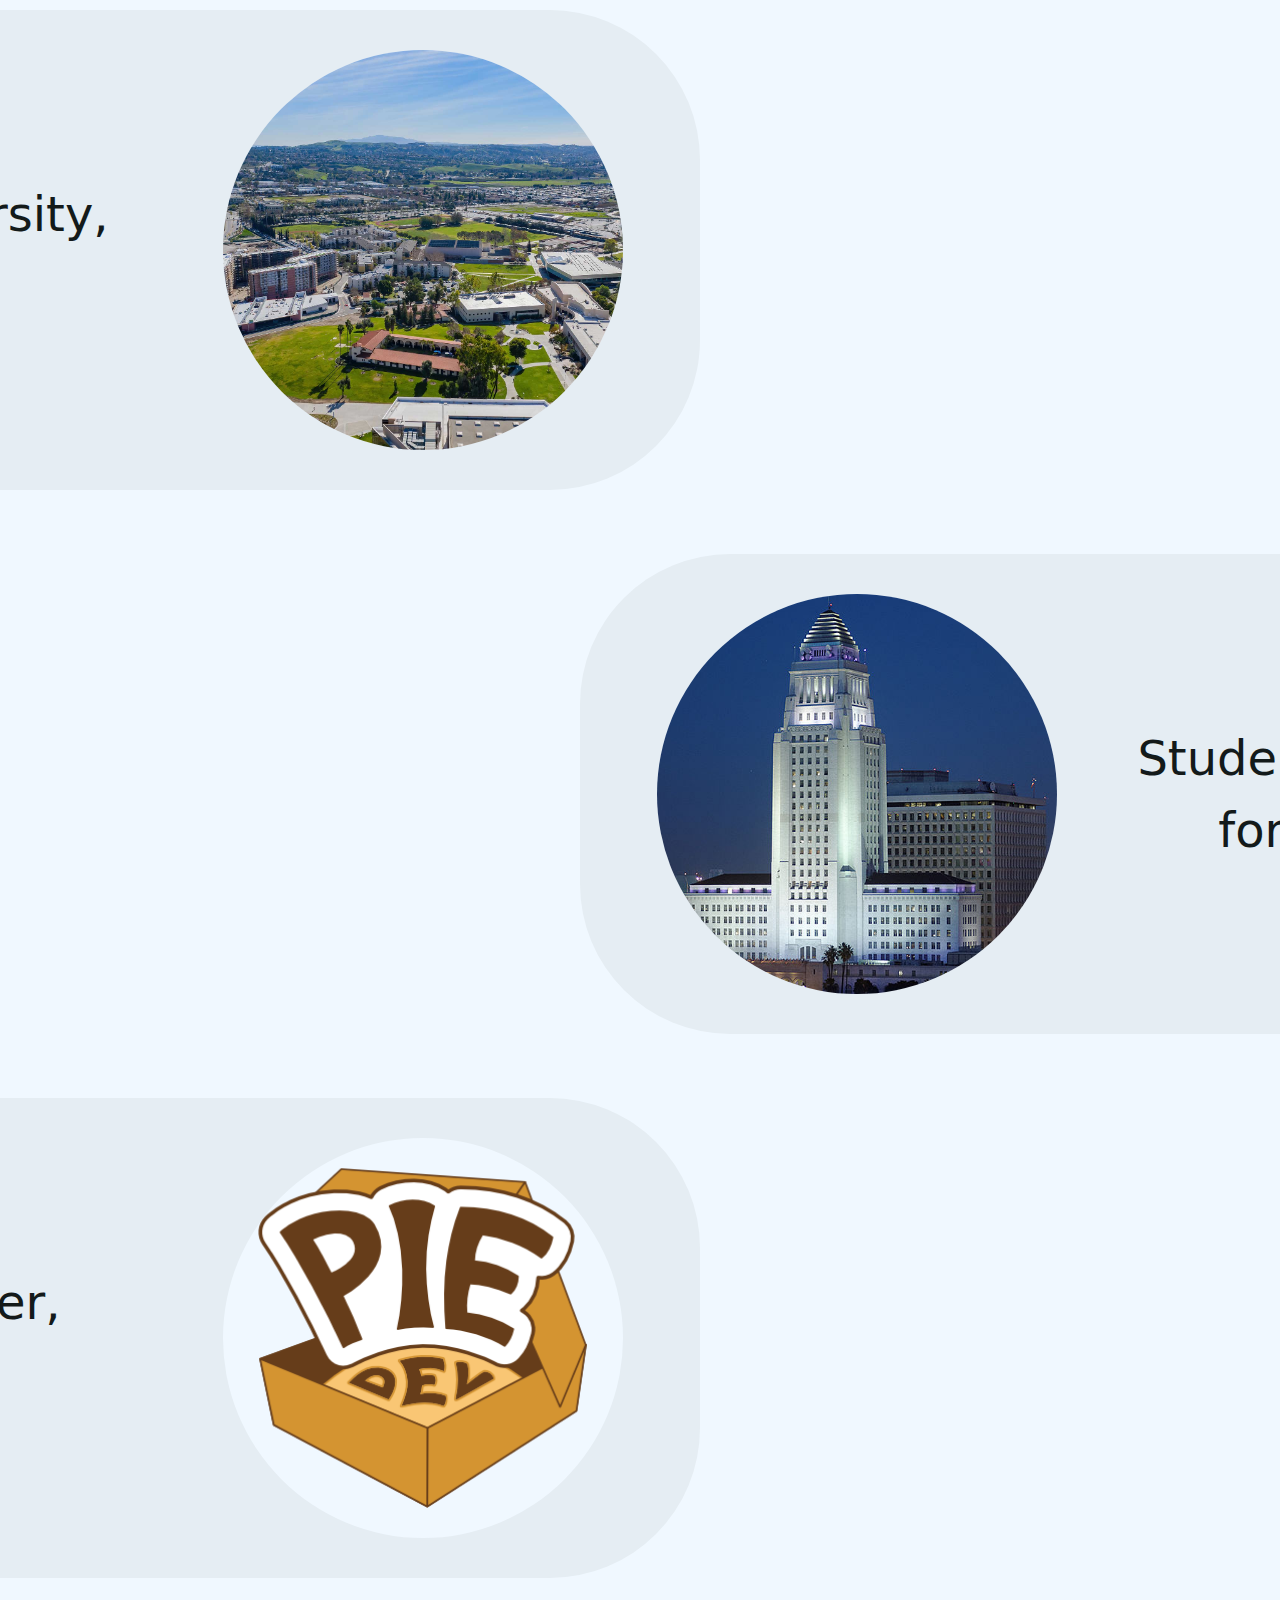
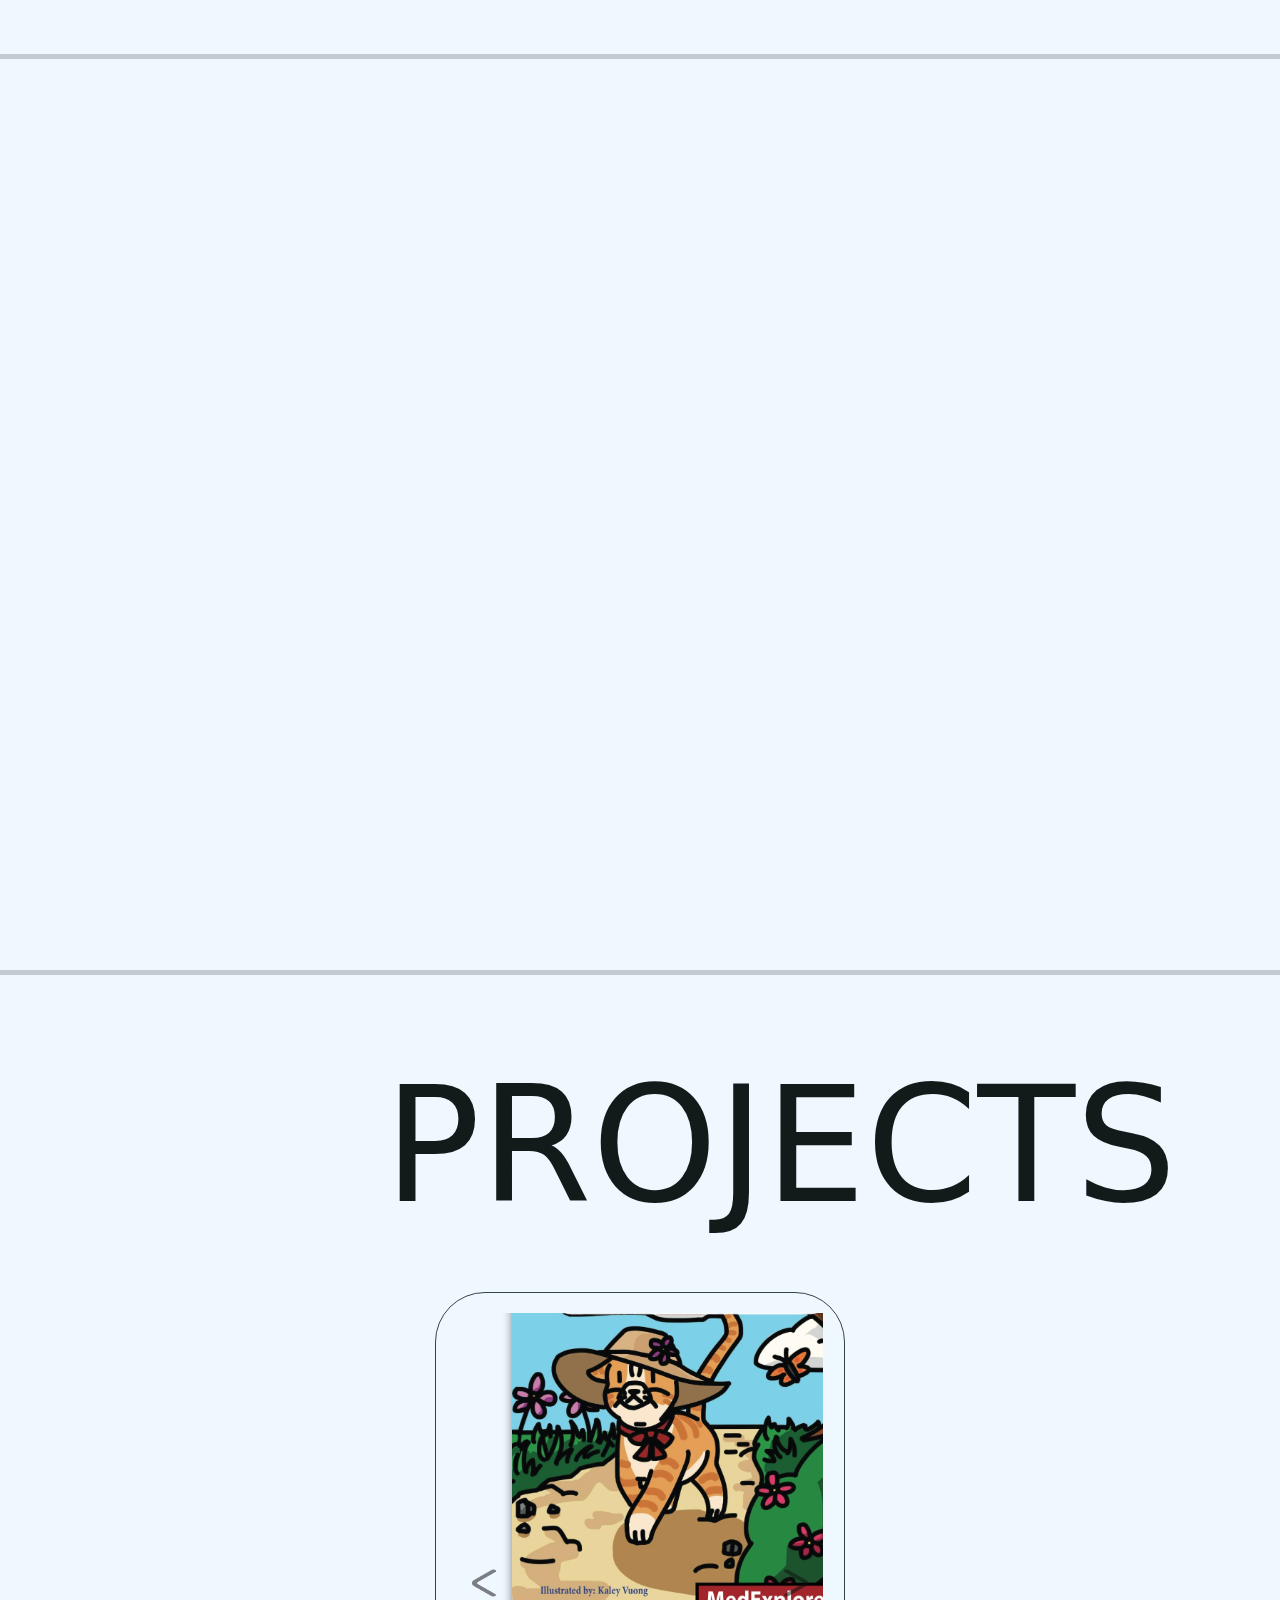
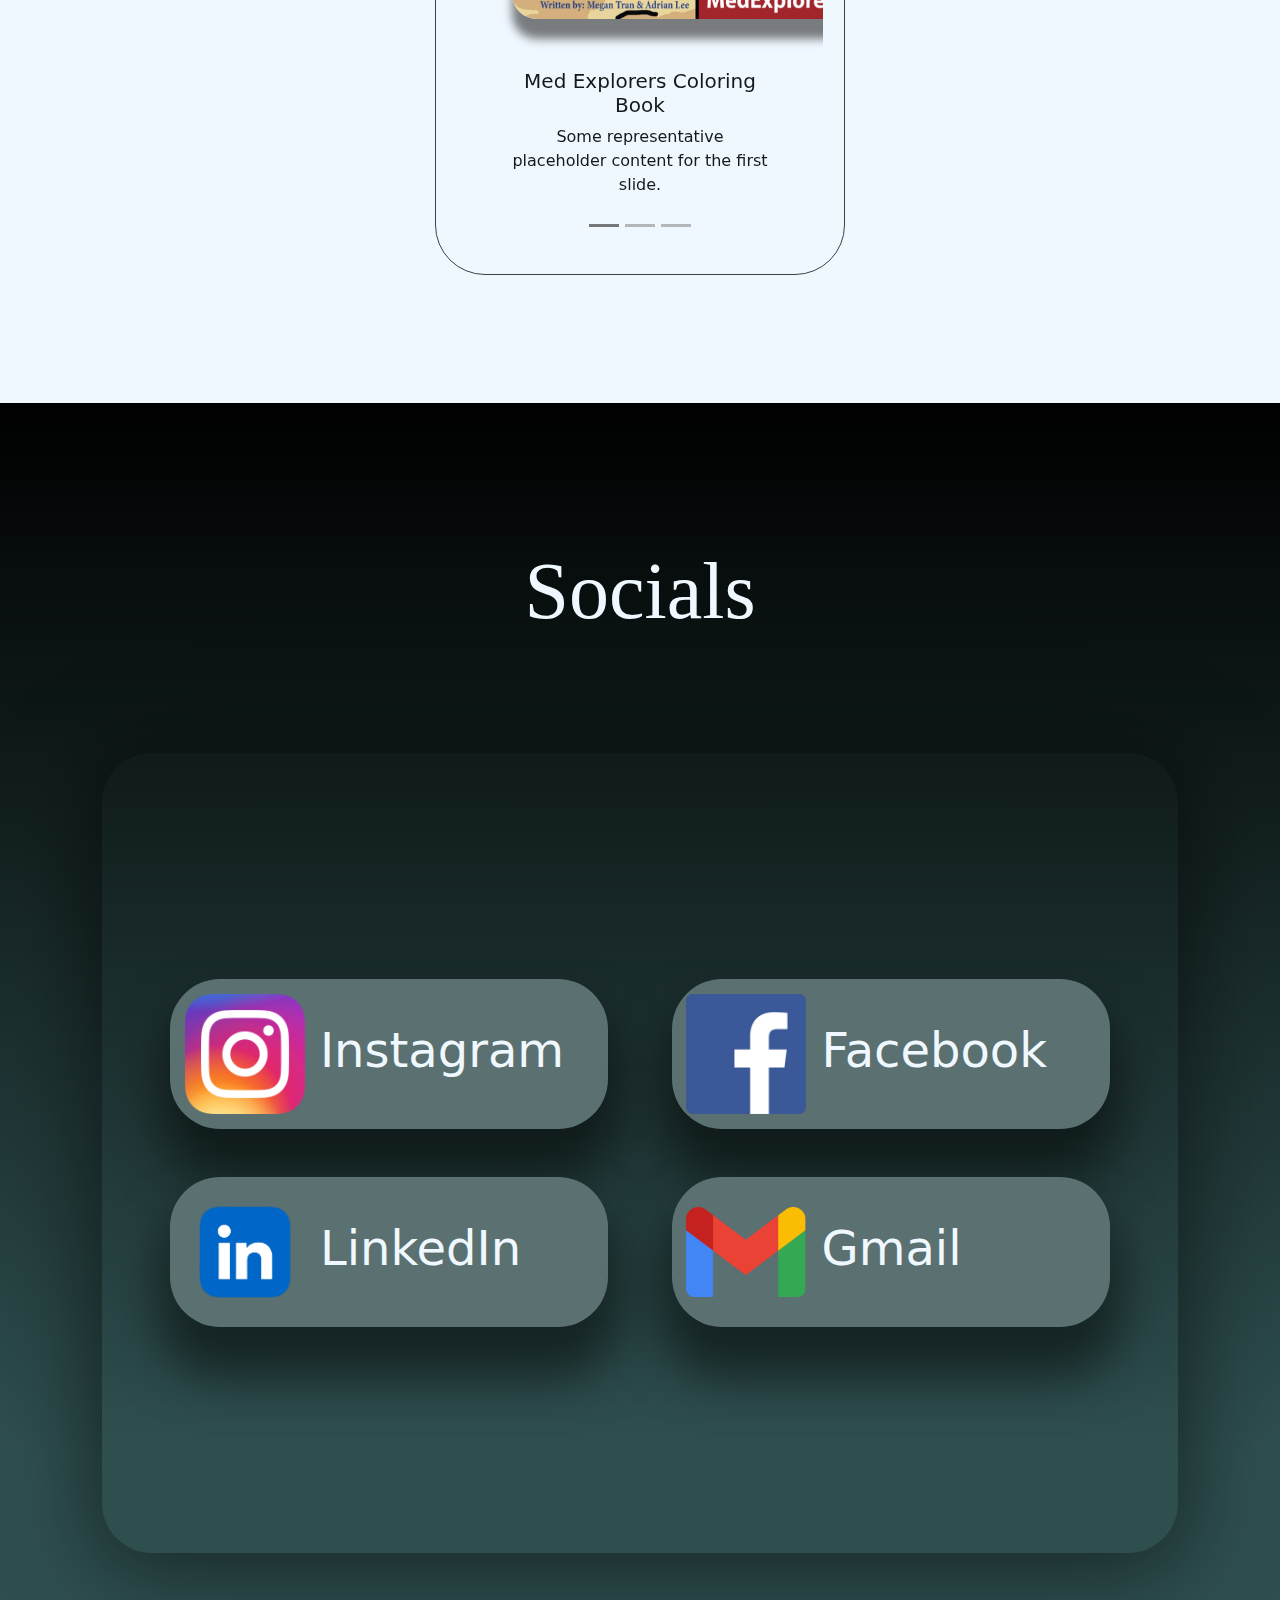
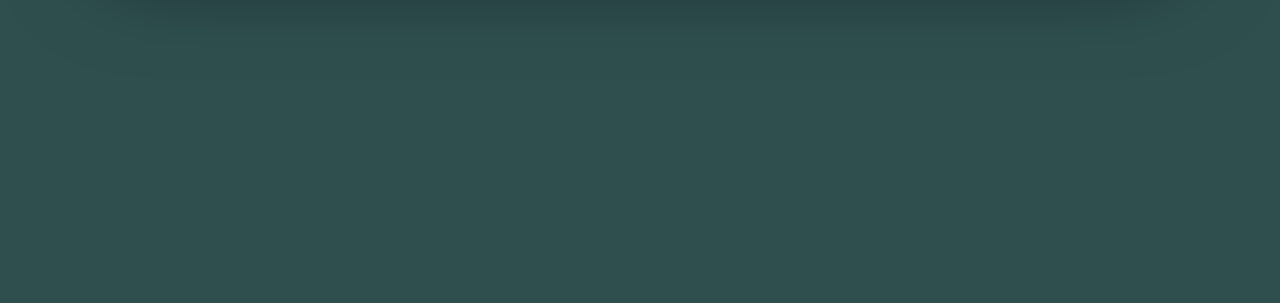
==== commit 41a5f7c8: "updates" ====
--- a/index.html
+++ b/index.html
@@ -109,17 +109,16 @@
         </div>
       </div>
     </div>
-    
     <div id="div">
       <div id="carousel" class="carousel slide">
         <div class="p">PROJECTS</div>
         <div class="project">
-          <div class="carousel-indicators">
-            <button type="button" data-bs-target="#carousel" data-bs-slide-to="0" class="active" aria-current="true" aria-label="Slide 1"></button>
-            <button type="button" data-bs-target="#carousel" data-bs-slide-to="1" aria-label="Slide 2"></button>
-            <button type="button" data-bs-target="#carousel" data-bs-slide-to="2" aria-label="Slide 3"></button>
-          </div>
           <div class="carousel-inner">
+            <div class="carousel-indicators">
+              <button type="button" data-bs-target="#carousel" data-bs-slide-to="0" class="active" aria-current="true" aria-label="Slide 1"></button>
+              <button type="button" data-bs-target="#carousel" data-bs-slide-to="1" aria-label="Slide 2"></button>
+              <button type="button" data-bs-target="#carousel" data-bs-slide-to="2" aria-label="Slide 3"></button>
+            </div>
             <div class="carousel-item active">
               <svg class="bd-placeholder-img bd-placeholder-img-lg d-block w-100" preserveAspectRatio="xMidYMid slice" focusable="false">
                 <rect width="100%" height="100%"></rect>
@@ -135,7 +134,7 @@
                 <rect width="100%" height="100%"></rect>
               </svg>
               <div class="carousel-caption d-none d-md-block">
-                <img src="images/ratsking.png" style="object-position: 10% 0; width: 700px;">
+                <img src="images/ratsking.png" style="object-position: 20% 0; width: 500px;">
                 <h5>Second slide label</h5>
                 <p>Some representative placeholder content for the second slide.</p>
               </div>
@@ -145,6 +144,7 @@
                 <rect width="100%" height="100%"></rect>
               </svg>
               <div class="carousel-caption d-none d-md-block">
+                <img src="images/kiwi.png" style="object-position: 35% 0; width: 500px;">
                 <h5>Third slide label</h5>
                 <p>Some representative placeholder content for the third slide.</p>
               </div>
--- a/style.css
+++ b/style.css
@@ -179,6 +179,7 @@
     height: 5px;
     background-color:rgb(56, 67, 67);
     border: none;
+    margin: 0;
 }
 
 .skills strong{
@@ -223,30 +224,30 @@
 }
 
 /* Projects */
+
 .carousel {
-    margin-left: 25%;
-    margin-right: 25%;
-    margin-bottom: 10%;
+    padding-left: 30%;
+    padding-right: 30%;
+    padding-bottom: 10%;
 }
 
 .carousel .p {
     font-size: 10rem;
-    margin-bottom: 8%;
-    margin-top: 10%;
+    margin-bottom: 5%;
+    padding-top: 10%;
     color: rgb(19, 26, 26);
 }
 .project {
-    border: solid 2px rgb(56, 67, 67);
+    border: solid 1px rgb(56, 67, 67);
     border-radius: 50px;
     padding: 4%; 
     margin-left: 10%;
     margin-right: 10%;
-    background-color: rgb(190, 199, 207);
 }
 
 svg {
     border-radius: 25px;
-    height: 70vh;
+    height: 60vh;
 }
 
 .carousel-item {
@@ -254,7 +255,7 @@
 }
 
 rect {
-    fill:  rgb(190, 199, 207);
+    fill: aliceblue;
 }
 
 .carousel-indicators [data-bs-target] {
@@ -262,16 +263,29 @@
 }
 
 .carousel-caption img {
-    min-width: 500px;
-    min-height: 650px;
+    min-width: 350px;
+    min-height: 500px;
     border-radius: 25px;
     margin-bottom: 50px;
     object-fit: cover;
     box-shadow: 0 20px 10px 0 rgba(0, 0, 0, 0.5);
+    vertical-align: middle;
 }
 
 .carousel-caption, .carousel-control-prev {
     color: rgb(19, 26, 26);
+}
+
+.carousel-control-next-icon {
+    background-image: url(images/nextarrow.png);
+    height:4vh;
+    scale: 0.75; 
+}
+
+.carousel-control-prev-icon {
+    background-image: url(images/prevarrow.png);
+    height:4vh;
+    scale: 0.75; 
 }
 
 /* Socials */
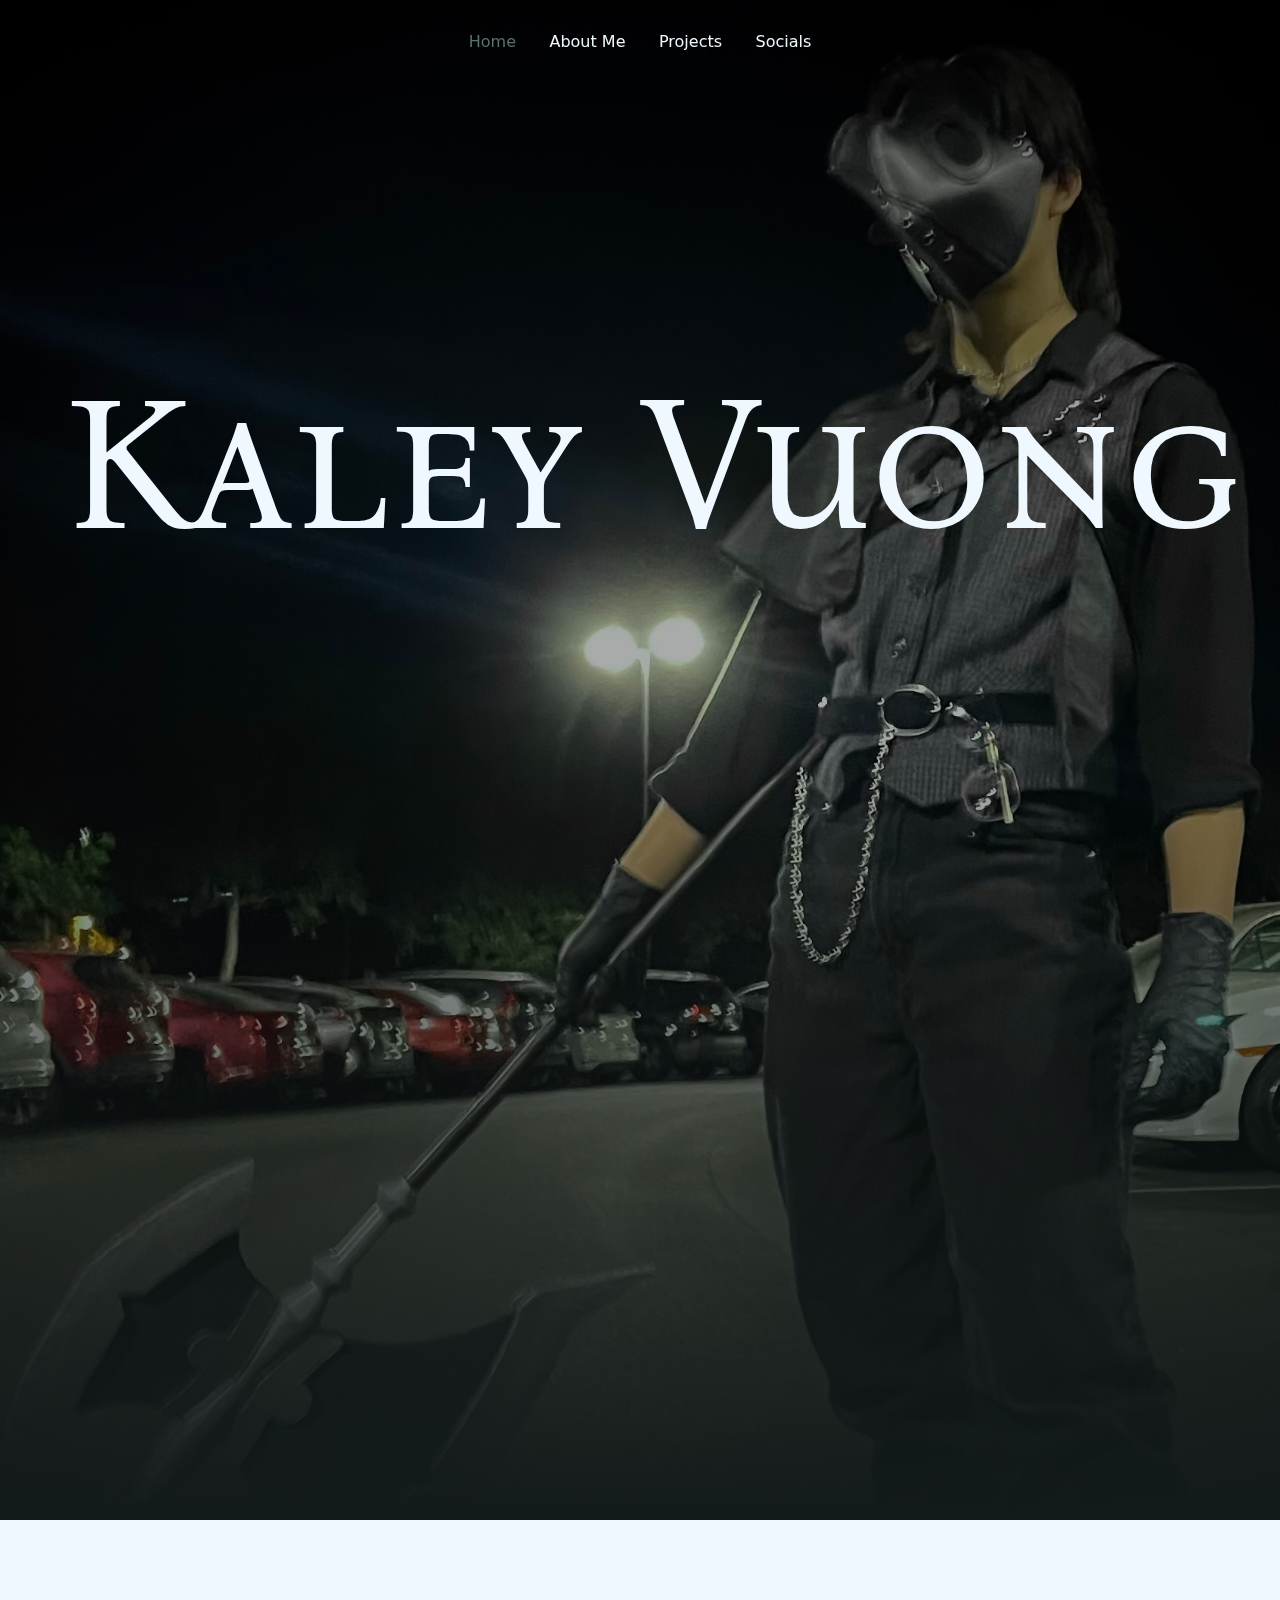
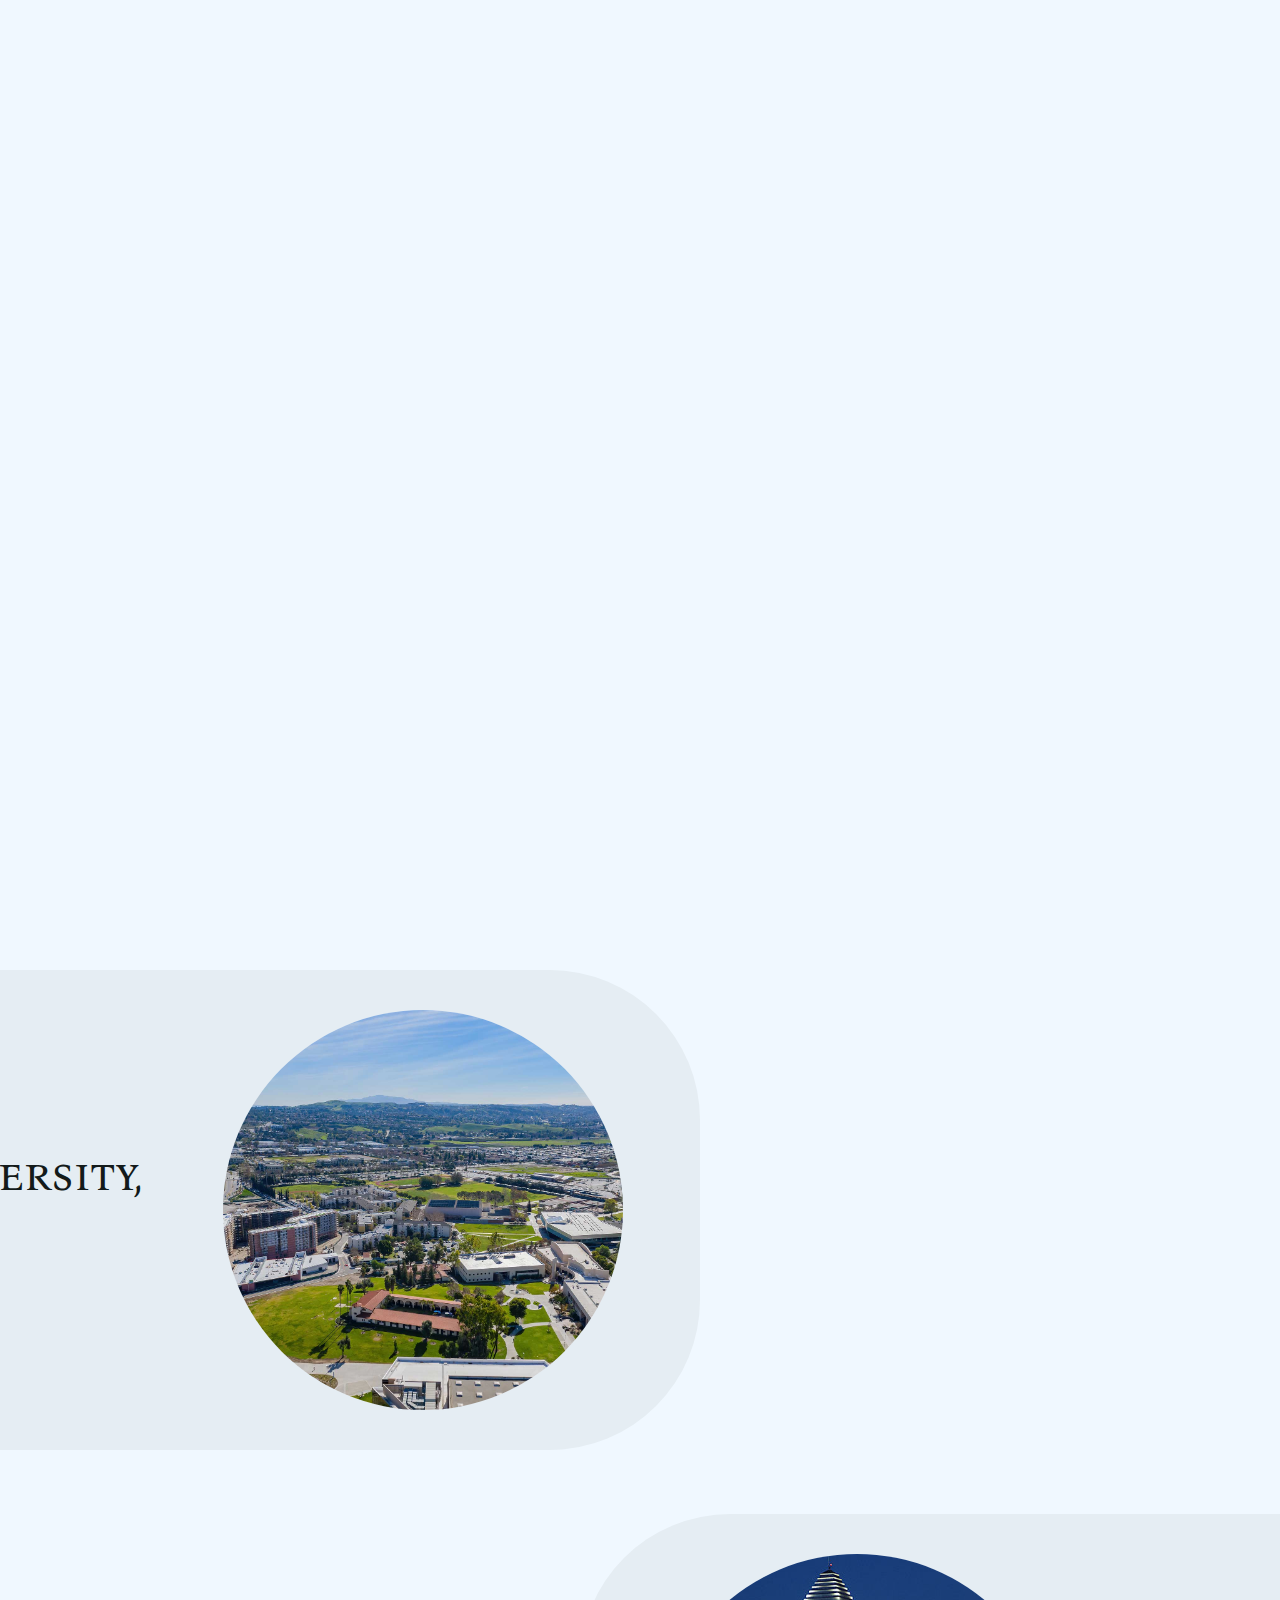
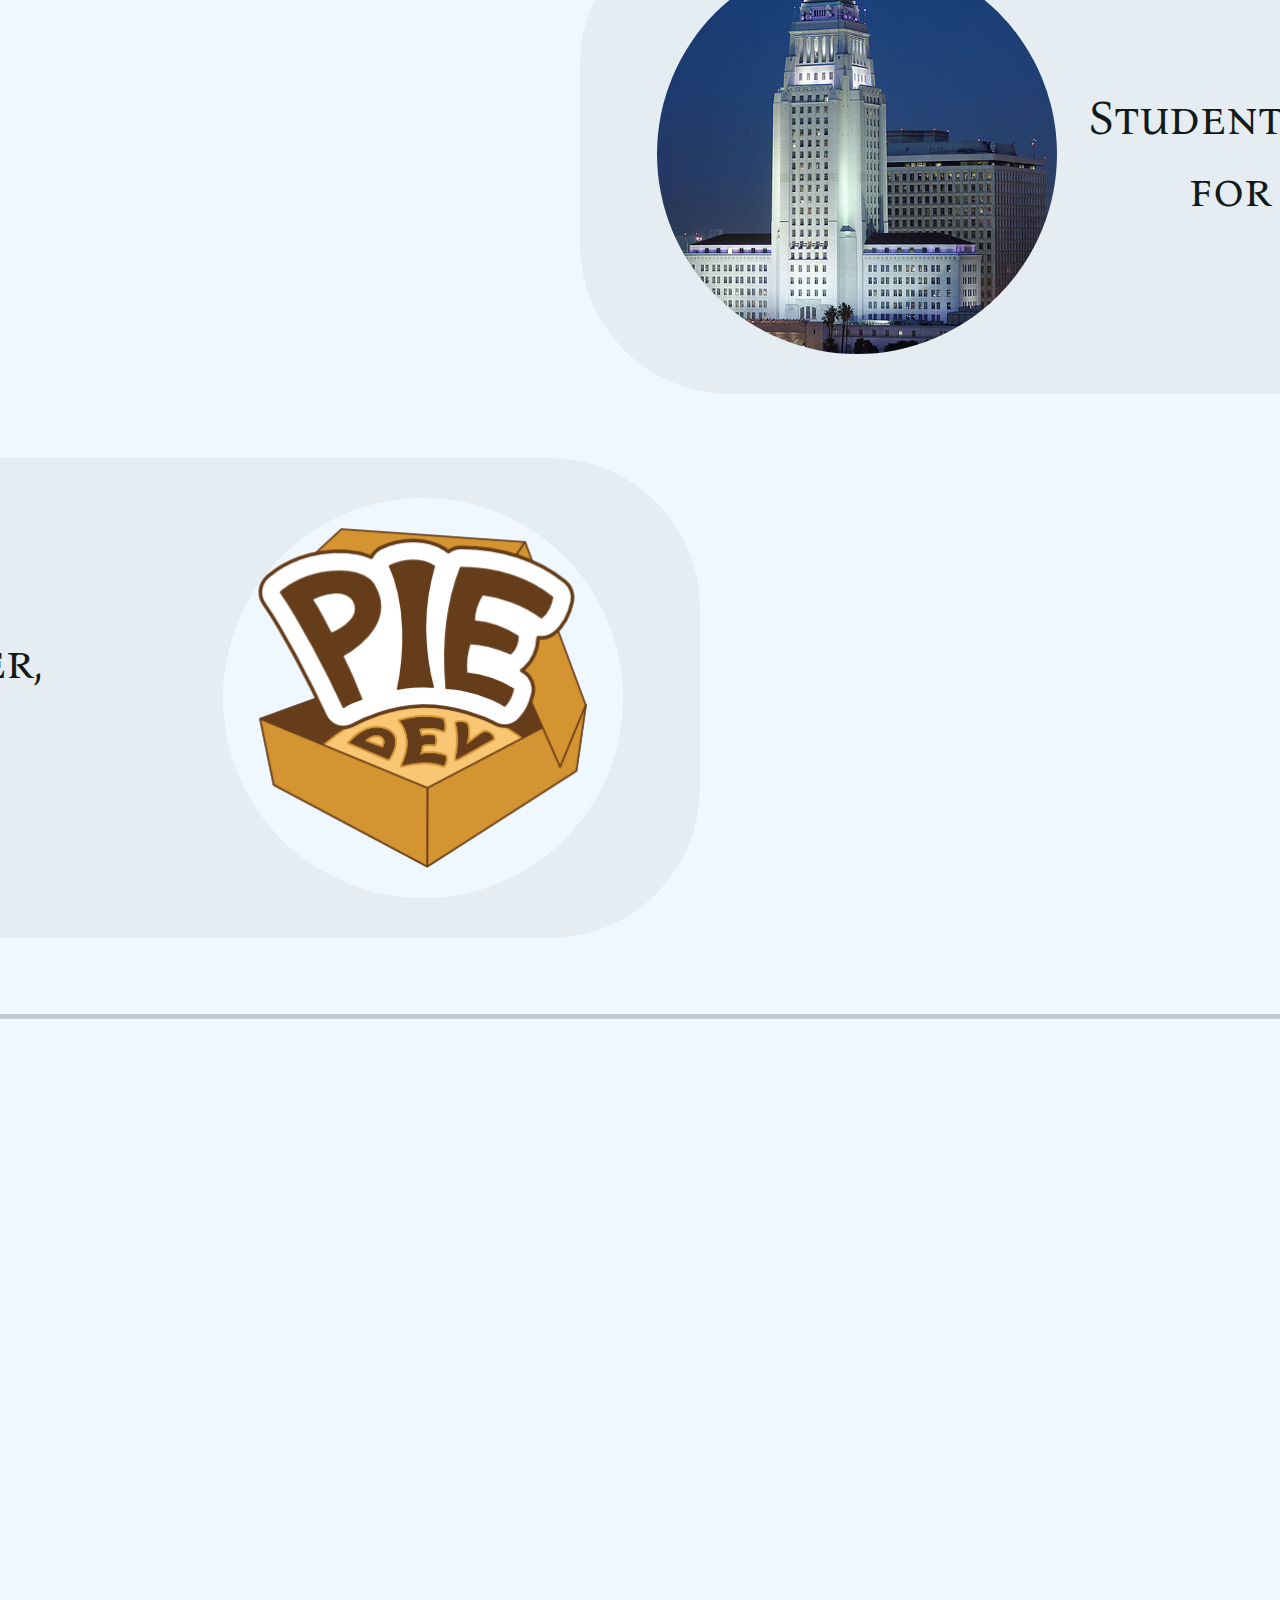
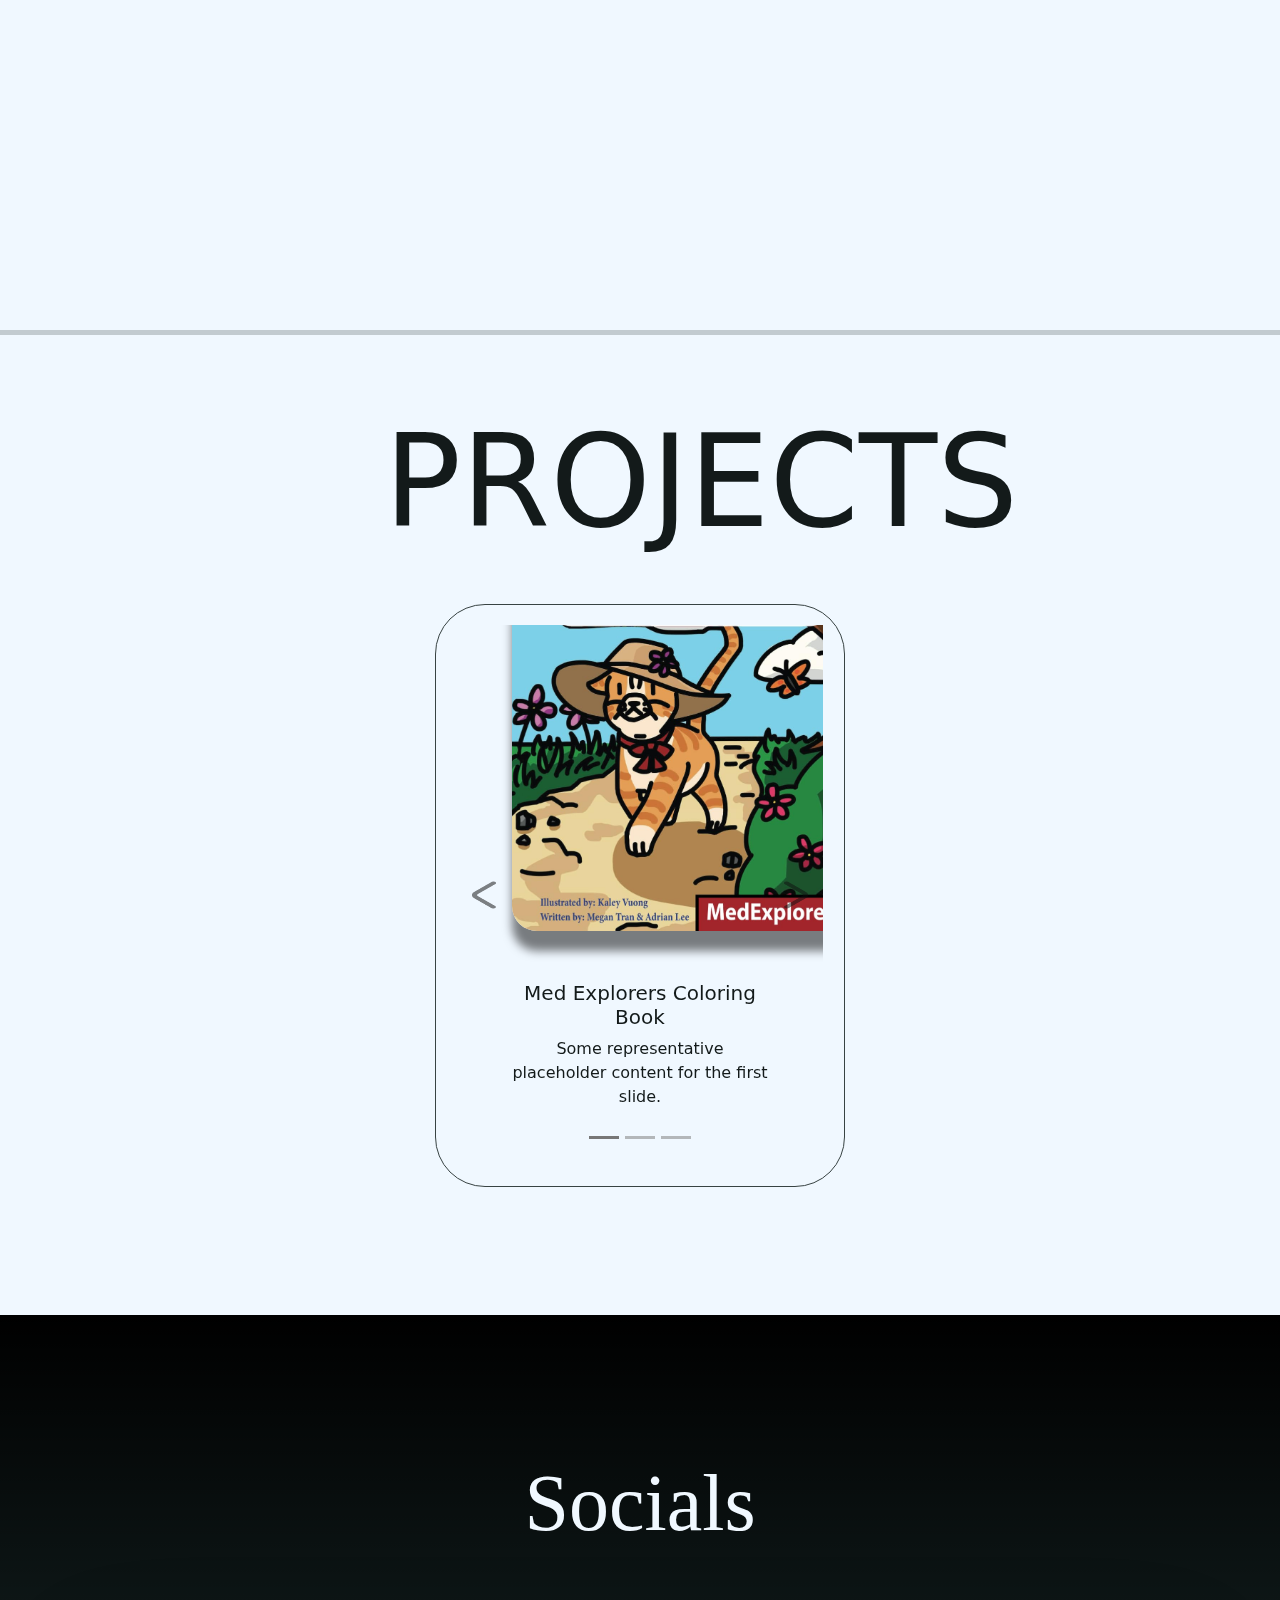
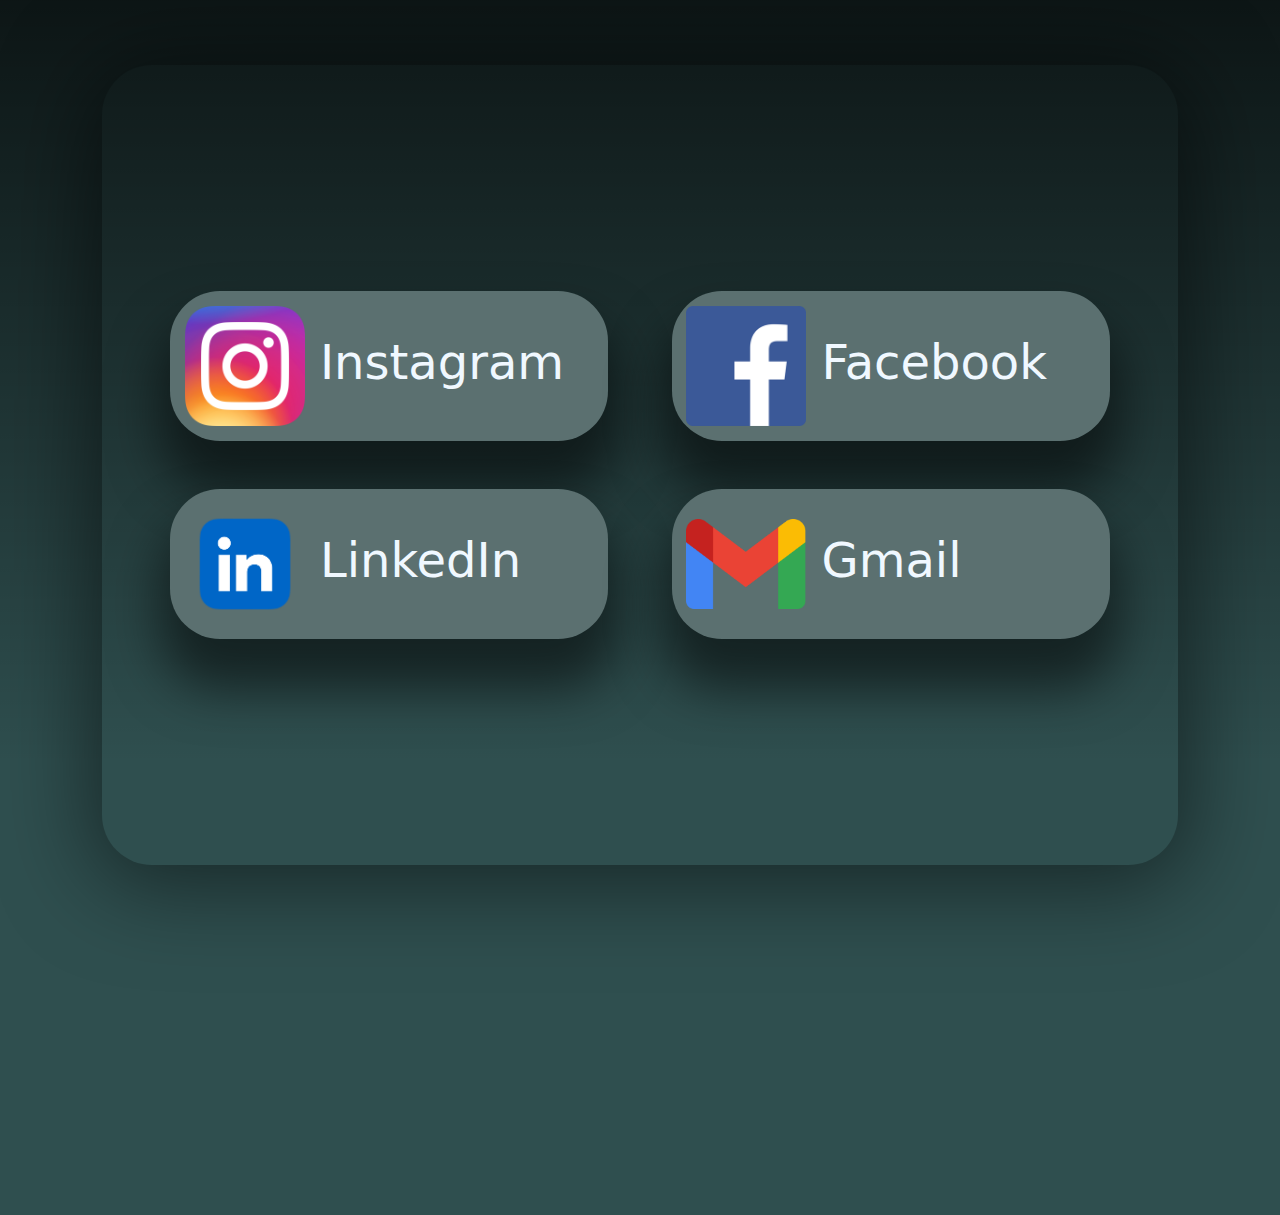
==== commit 945f91ce: "updates" ====
--- a/index.html
+++ b/index.html
@@ -4,10 +4,14 @@
     <meta charset="utf-8">
     <meta name="viewport" content="width=device-width, initial-scale=1">
     <link href="https://cdn.jsdelivr.net/npm/bootstrap@5.3.3/dist/css/bootstrap.min.css" rel="stylesheet" integrity="sha384-QWTKZyjpPEjISv5WaRU9OFeRpok6YctnYmDr5pNlyT2bRjXh0JMhjY6hW+ALEwIH" crossorigin="anonymous">
+    <!-- Fonts -->
+    <link rel="preconnect" href="https://fonts.googleapis.com">
+<link rel="preconnect" href="https://fonts.gstatic.com" crossorigin>
+<link href="https://fonts.googleapis.com/css2?family=Bona+Nova+SC:ital,wght@0,400;0,700;1,400&family=Kantumruy+Pro:ital,wght@0,100..700;1,100..700&display=swap" rel="stylesheet">
+    <link rel="stylesheet" href="style.css">
     <script src="https://ajax.googleapis.com/ajax/libs/jquery/3.7.1/jquery.min.js"></script>
     <script src="https://cdn.jsdelivr.net/npm/bootstrap@5.3.3/dist/js/bootstrap.bundle.min.js"></script>
     
-    <link rel="stylesheet" href="style.css">
     <title>Kaley's Portfolio</title>
   </head>
 
--- a/style.css
+++ b/style.css
@@ -44,9 +44,9 @@
 
 /* title */
 .title {
-    font-family:'Segoe UI', Tahoma, Geneva, Verdana, sans-serif;
-    font-size: 10rem;
-    font-weight: bold;
+    font-family: "Bona Nova SC", serif;
+    font-size: 12rem;
+    font-weight: 400;
     color: aliceblue;
     padding-left: 5%;
     padding-top: 25%;
@@ -64,7 +64,8 @@
     background-color: aliceblue;
     display: flex;
     flex-direction: column;
-    background-image: linear-gradient(to bottom, rgb(19, 26, 26) 0, transparent 20%);
+    font-family: "Bona Nova SC", serif;
+    /* background-image: linear-gradient(to bottom, rgb(19, 26, 26) 0, transparent 20%); */
 }   
 
 .container-fluid {
@@ -90,13 +91,15 @@
 }
 
 .me .metext {
+    font-family: "Kantumruy Pro", serif;
     margin-left: 5%;
-    margin-right: 8%;
-    font-size: 3rem;
-    line-height: 6rem;
+    margin-right: 15%;
+    font-size: 2.5rem;
+    line-height: 4rem;
     transition-delay: 500ms;
-    text-align: justify;
-    color: rgb(19, 26, 26);
+    text-align: left;
+    color: rgb(19, 26, 26);
+    font-weight: 100;
 }
 
 .container-fluid, .meimg, .metext {
@@ -232,7 +235,7 @@
 }
 
 .carousel .p {
-    font-size: 10rem;
+    font-size: 8rem;
     margin-bottom: 5%;
     padding-top: 10%;
     color: rgb(19, 26, 26);
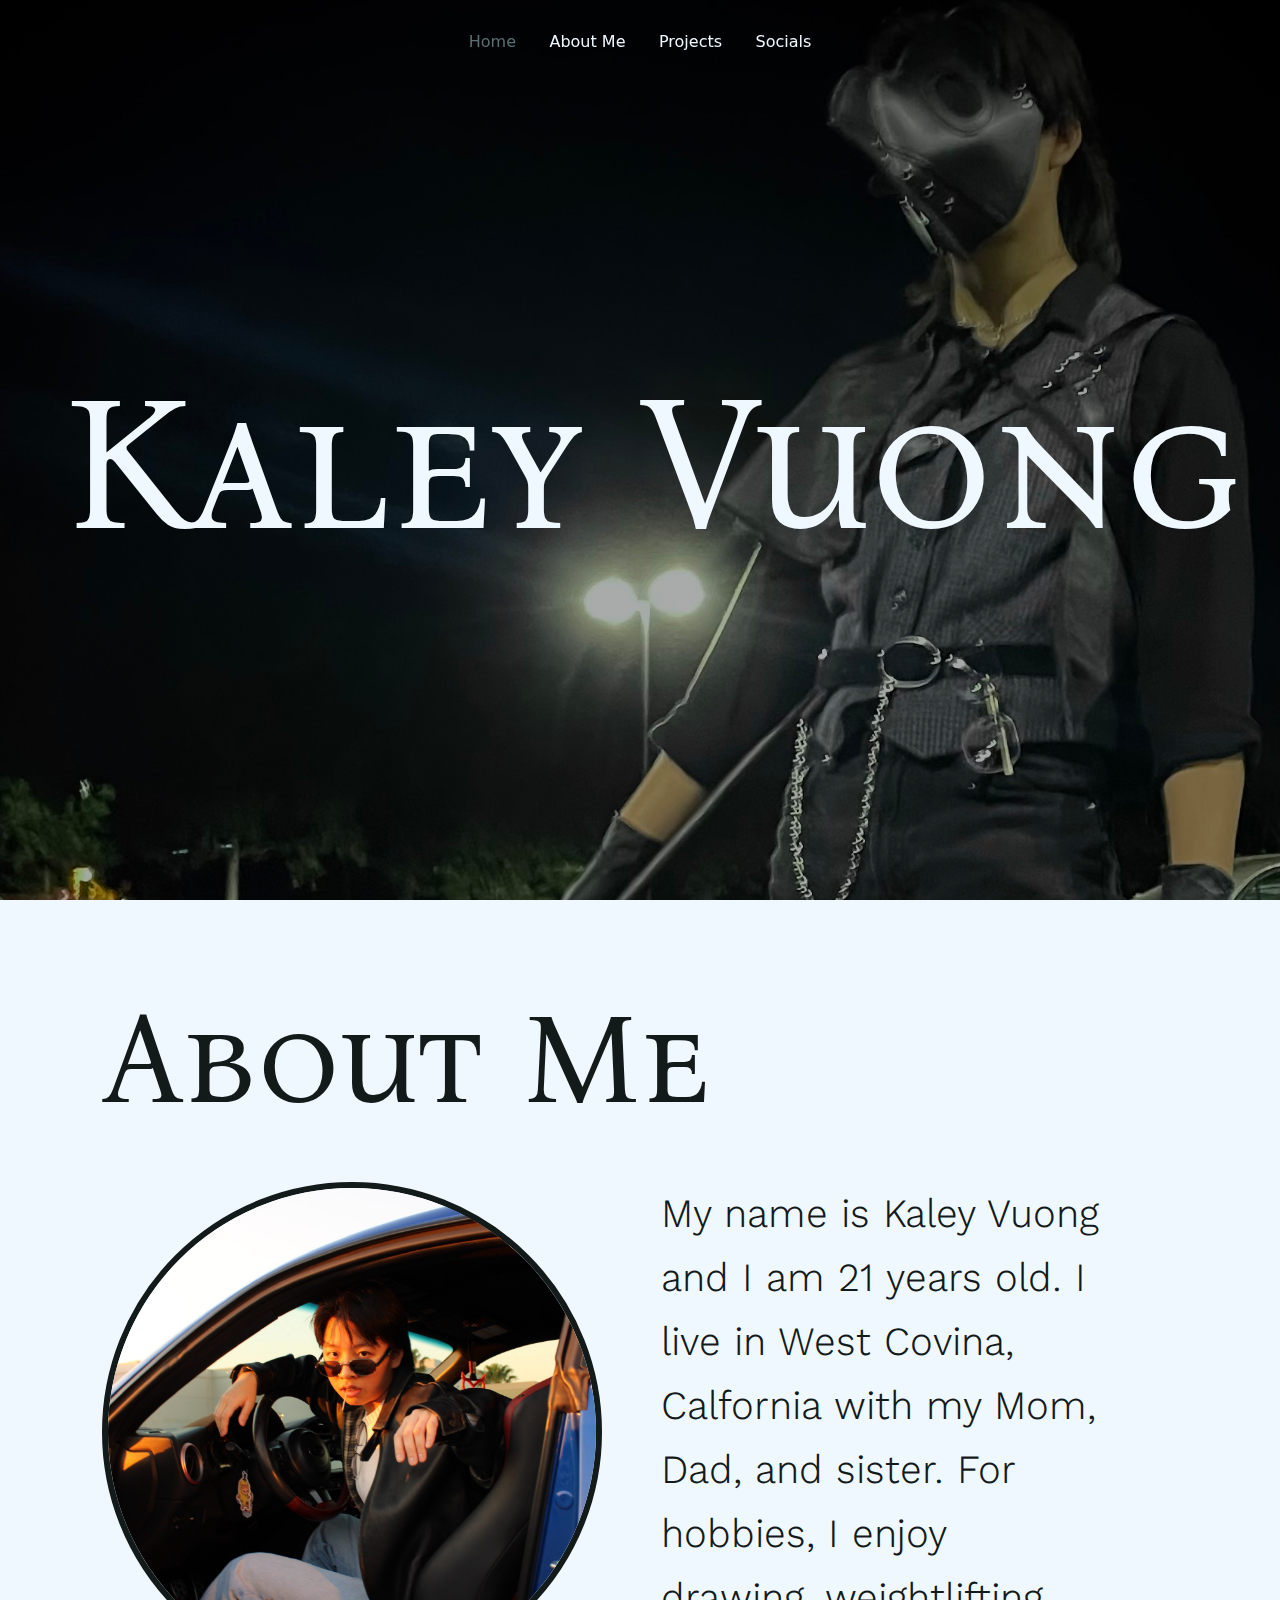
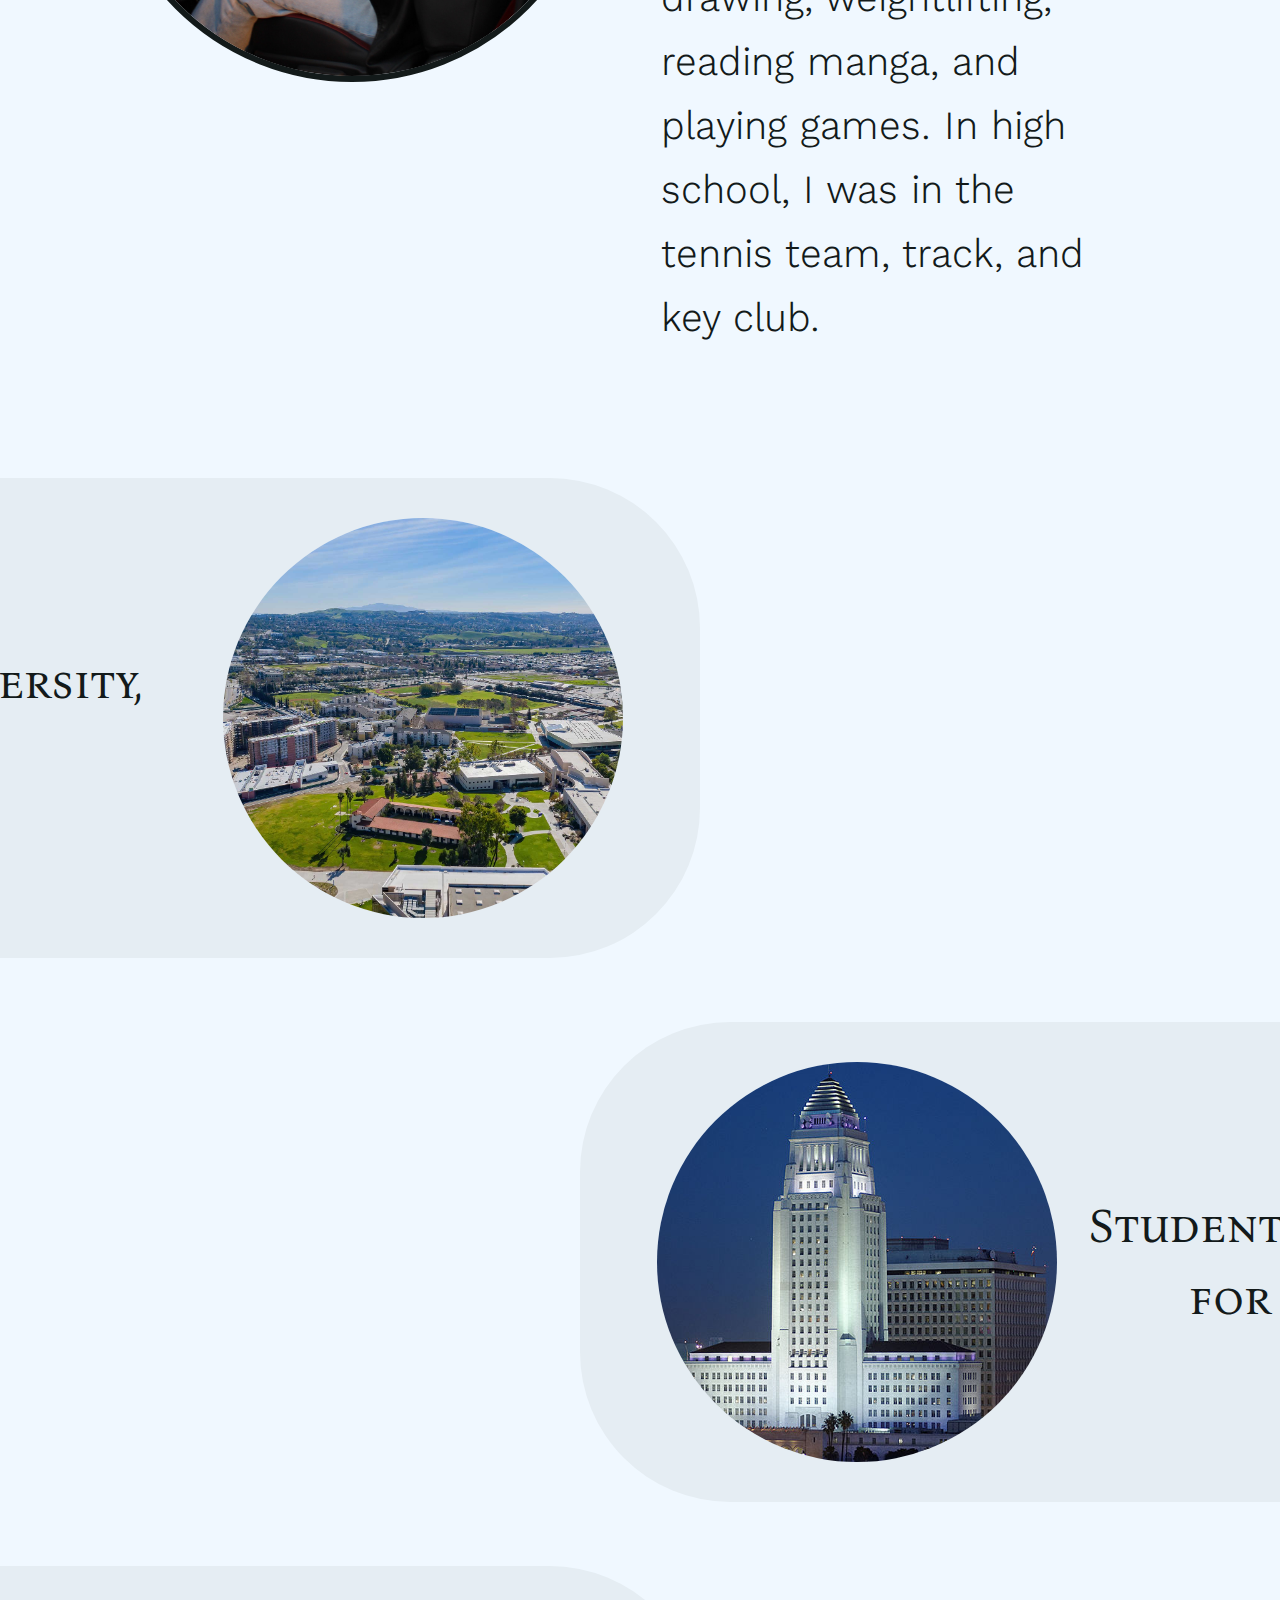
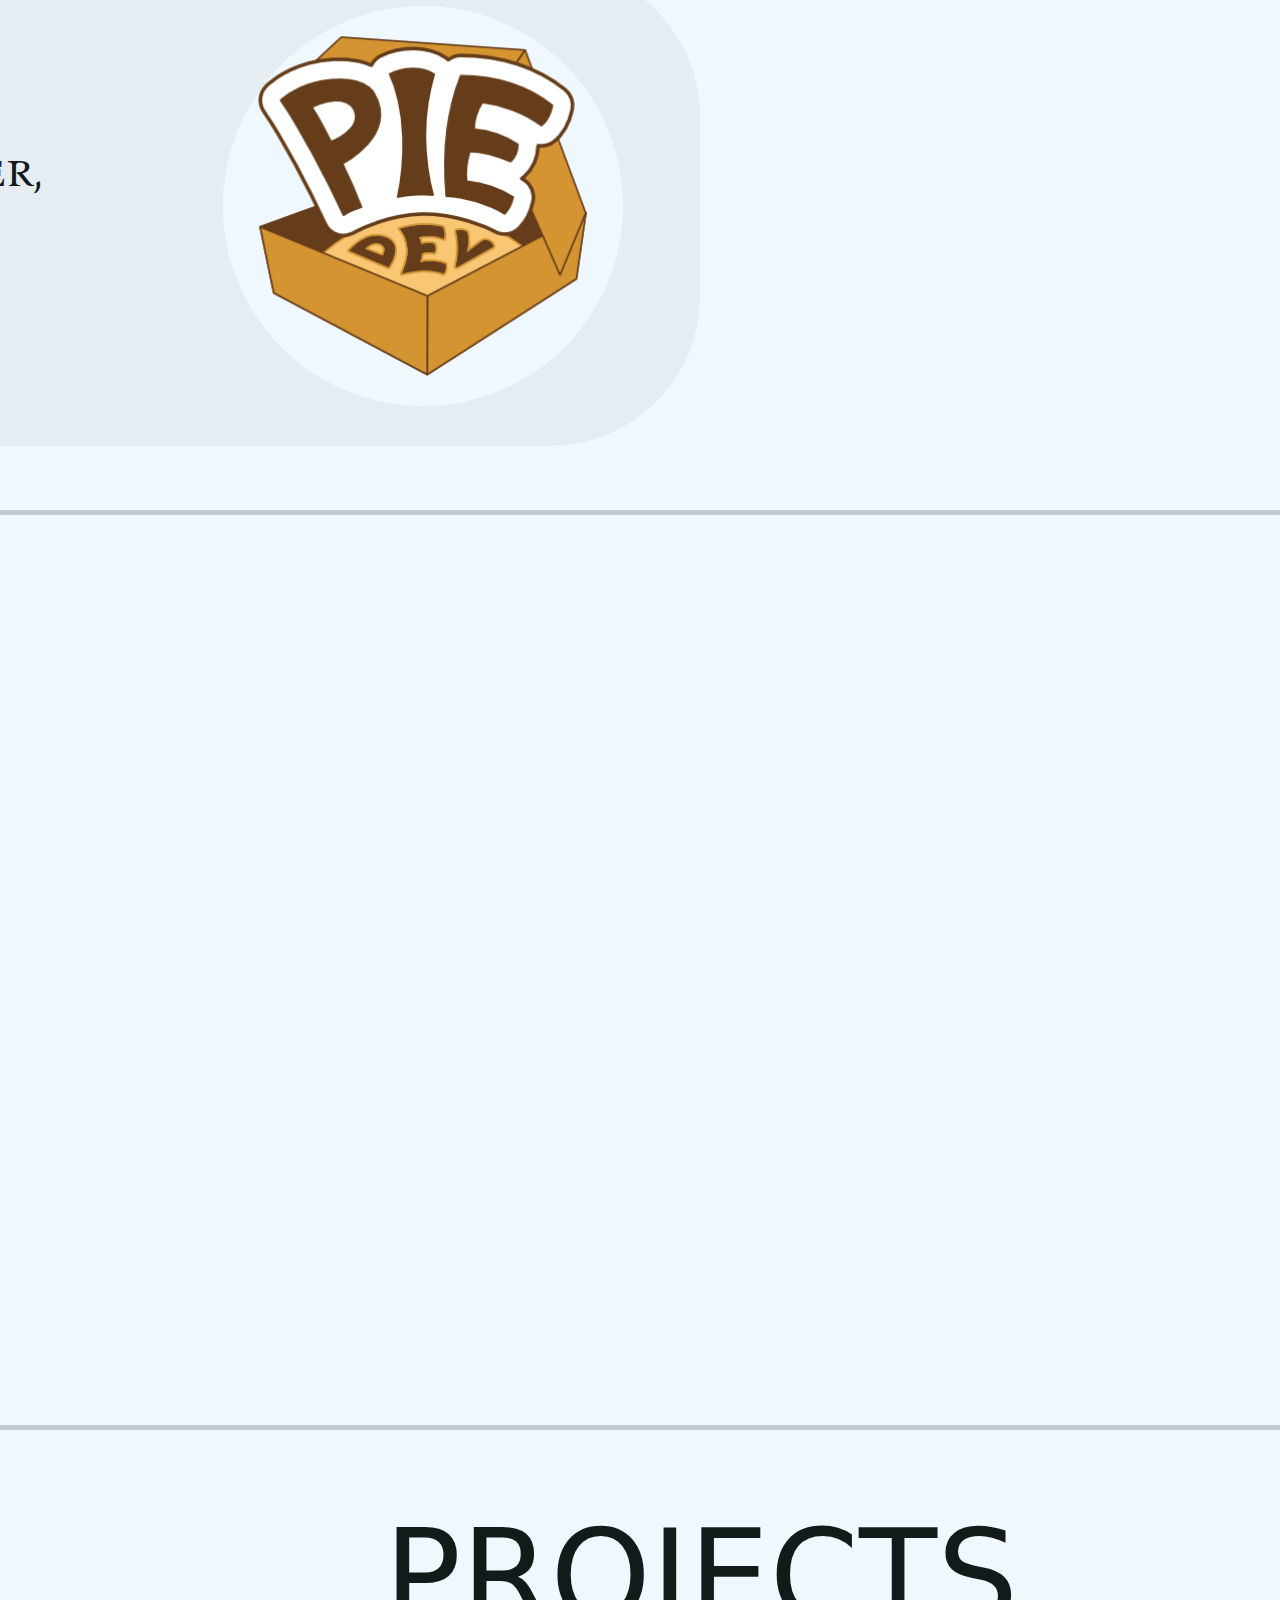
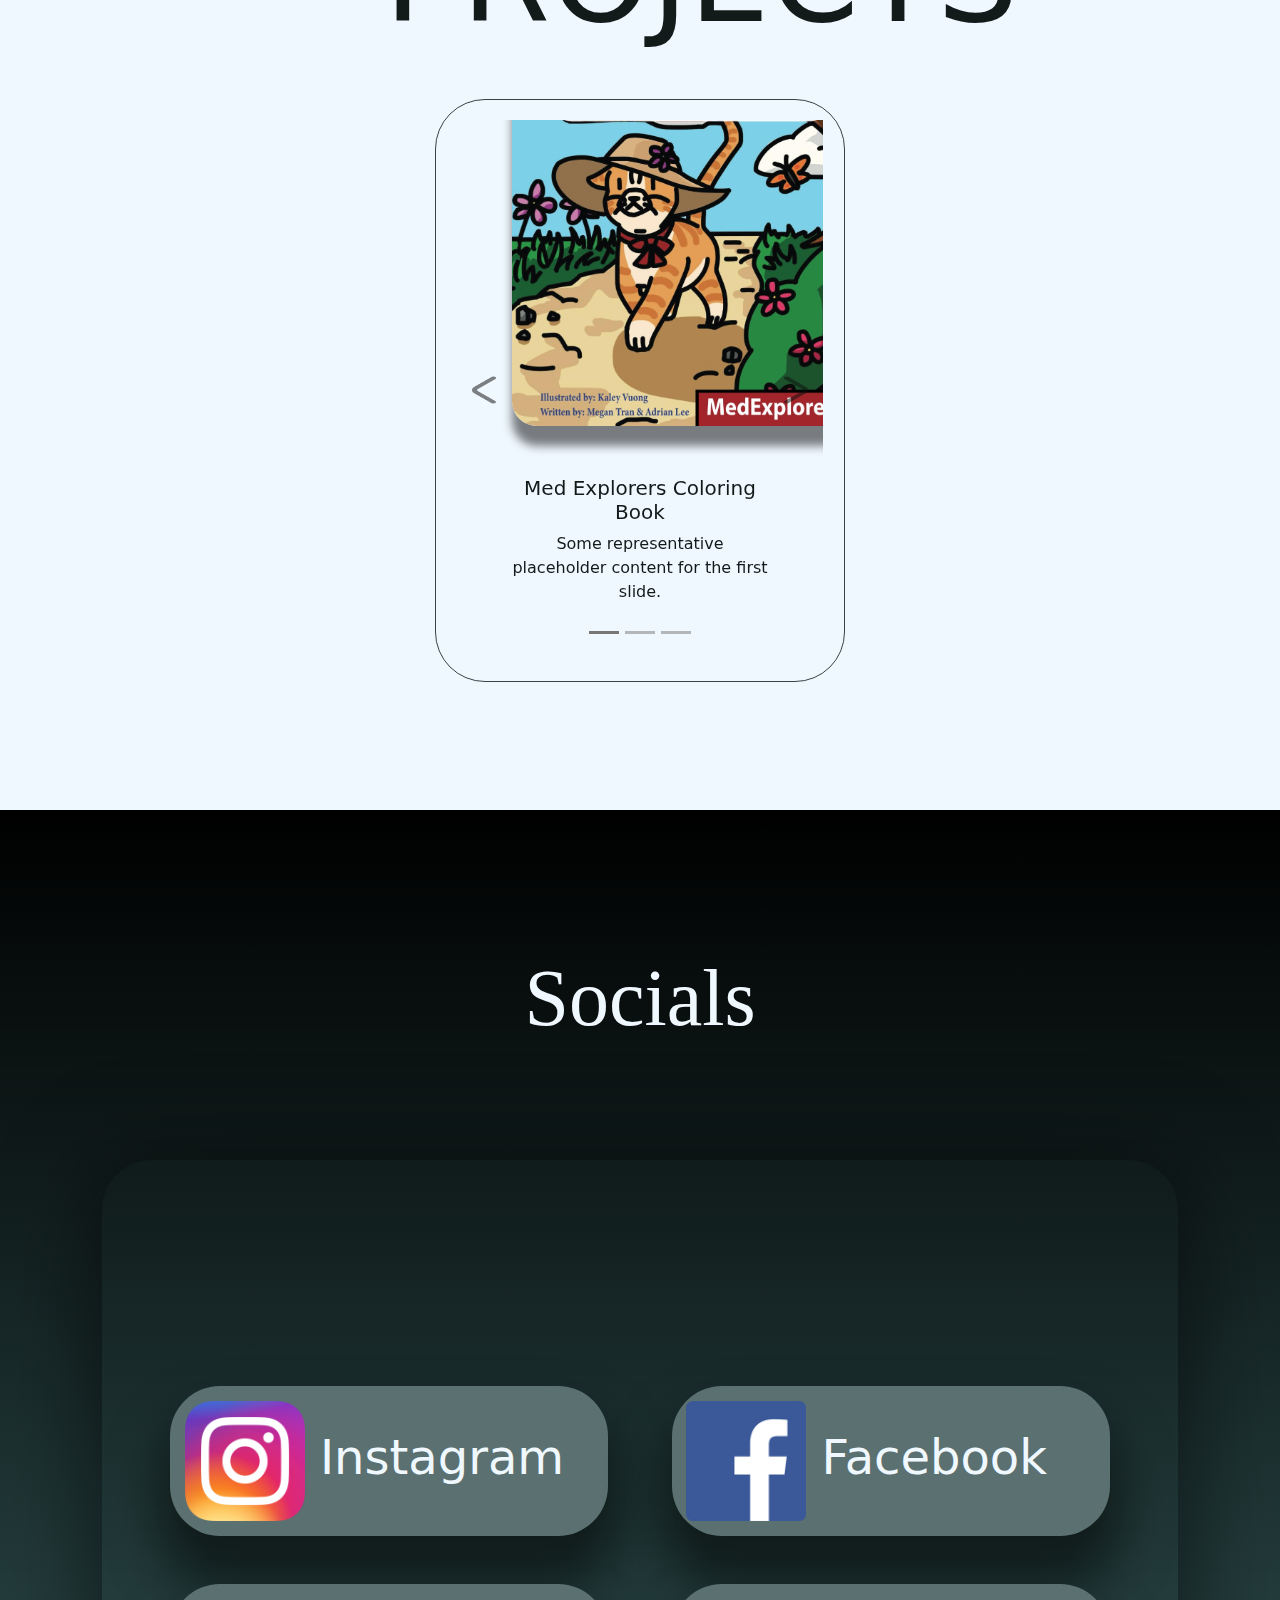
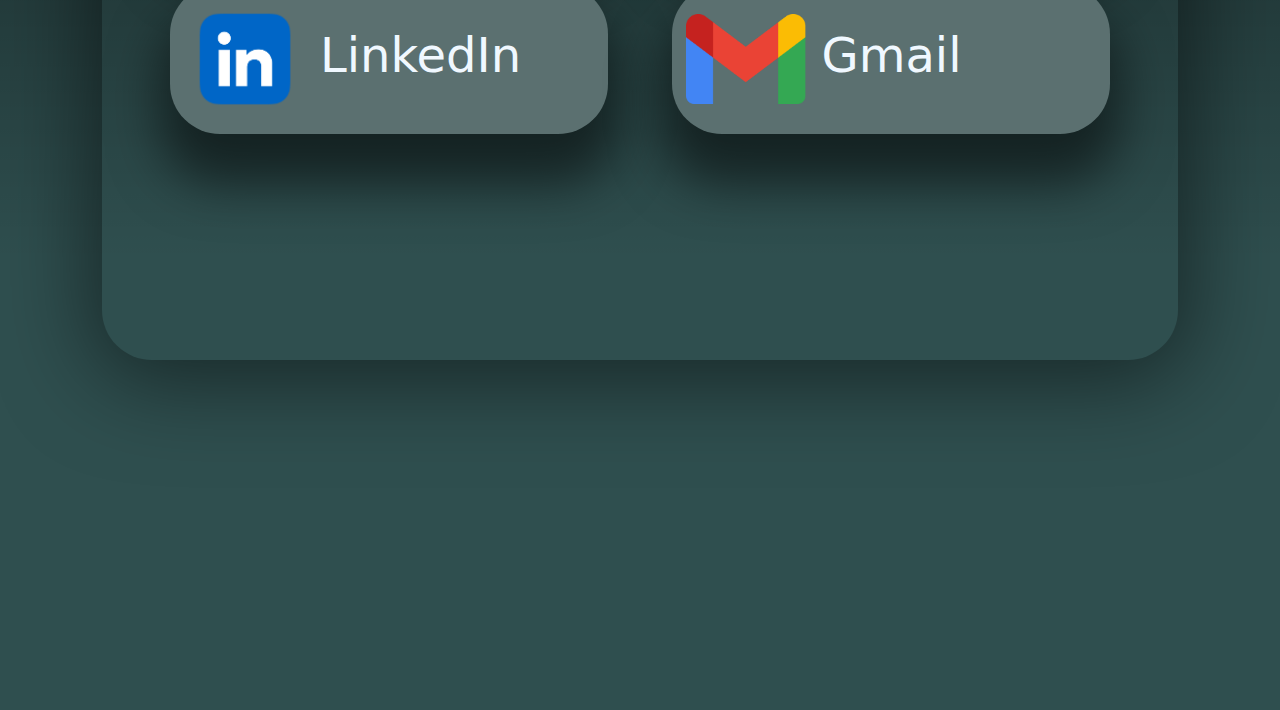
==== commit 03a07e42: "Updates" ====
--- a/index.html
+++ b/index.html
@@ -35,6 +35,7 @@
       
       <div id="div">
         <div class="header" id="header">
+          <img src="images/IMG_7512.jpg">
           <div class="title"> Kaley Vuong </div>
         </div>
       </div>
--- a/style.css
+++ b/style.css
@@ -6,14 +6,11 @@
     overflow-x: hidden;
     background-color: aliceblue;
 }
-.header {
-    background-image: linear-gradient(to top, rgb(19, 26, 26) 0, transparent 50%), url(images/IMG_7512.jpg);
-    background-repeat: no-repeat;
-    background-size: cover;
-    height: 95rem;
-}
-
-/* Navigation */
+
+/* Head */
+.head {
+    height: 100vh;
+}
 .nav {
     padding: 0.75rem;
     margin-top: 10px;
@@ -40,6 +37,17 @@
 .nav-scrolled {
     background:linear-gradient(black, rgba(0, 0, 0, 0.7));
     box-shadow: 0 10px 10px 0 rgba(0, 0, 0, 0.5);
+}
+
+.header img{
+    height: 100%;
+    width: 100%;
+    top: 50%;
+    left: 50%;
+    transform: translate(-50%, -50%);
+    position: absolute;
+    object-fit: cover;
+    object-position: 0% 5%;
 }
 
 /* title */
@@ -57,15 +65,13 @@
 .title.show {
     transform: translateY(0);
   }
-  
 
 /* About Me */
 .aboutme {
-    background-color: aliceblue;
+    background-color:aliceblue;
     display: flex;
     flex-direction: column;
     font-family: "Bona Nova SC", serif;
-    /* background-image: linear-gradient(to bottom, rgb(19, 26, 26) 0, transparent 20%); */
 }   
 
 .container-fluid {
@@ -88,10 +94,14 @@
     object-fit: cover;
     border-radius: 1000px;
     transition-delay: 400ms;
+    border: 6px  solid rgb(19, 26, 26);
 }
 
 .me .metext {
     font-family: "Kantumruy Pro", serif;
+    font-optical-sizing: auto;
+    font-weight: 300;
+    font-style: normal;
     margin-left: 5%;
     margin-right: 15%;
     font-size: 2.5rem;
@@ -99,8 +109,8 @@
     transition-delay: 500ms;
     text-align: left;
     color: rgb(19, 26, 26);
-    font-weight: 100;
-}
+}
+
 
 .container-fluid, .meimg, .metext {
     visibility: hidden;
@@ -116,6 +126,10 @@
 }
 
 /* About me : boxes */
+.box {
+    padding-top: 5%;
+    /* background-color: rgb(91, 112, 112) */
+}
 .boxes {
     background-color: #e5edf3;
     width: 100rem;
@@ -173,7 +187,6 @@
 
 /* About Me : Skills */
 .skills {
-    margin-top: 1%;
     text-align: center;
     color: rgb(19, 26, 26);
 }
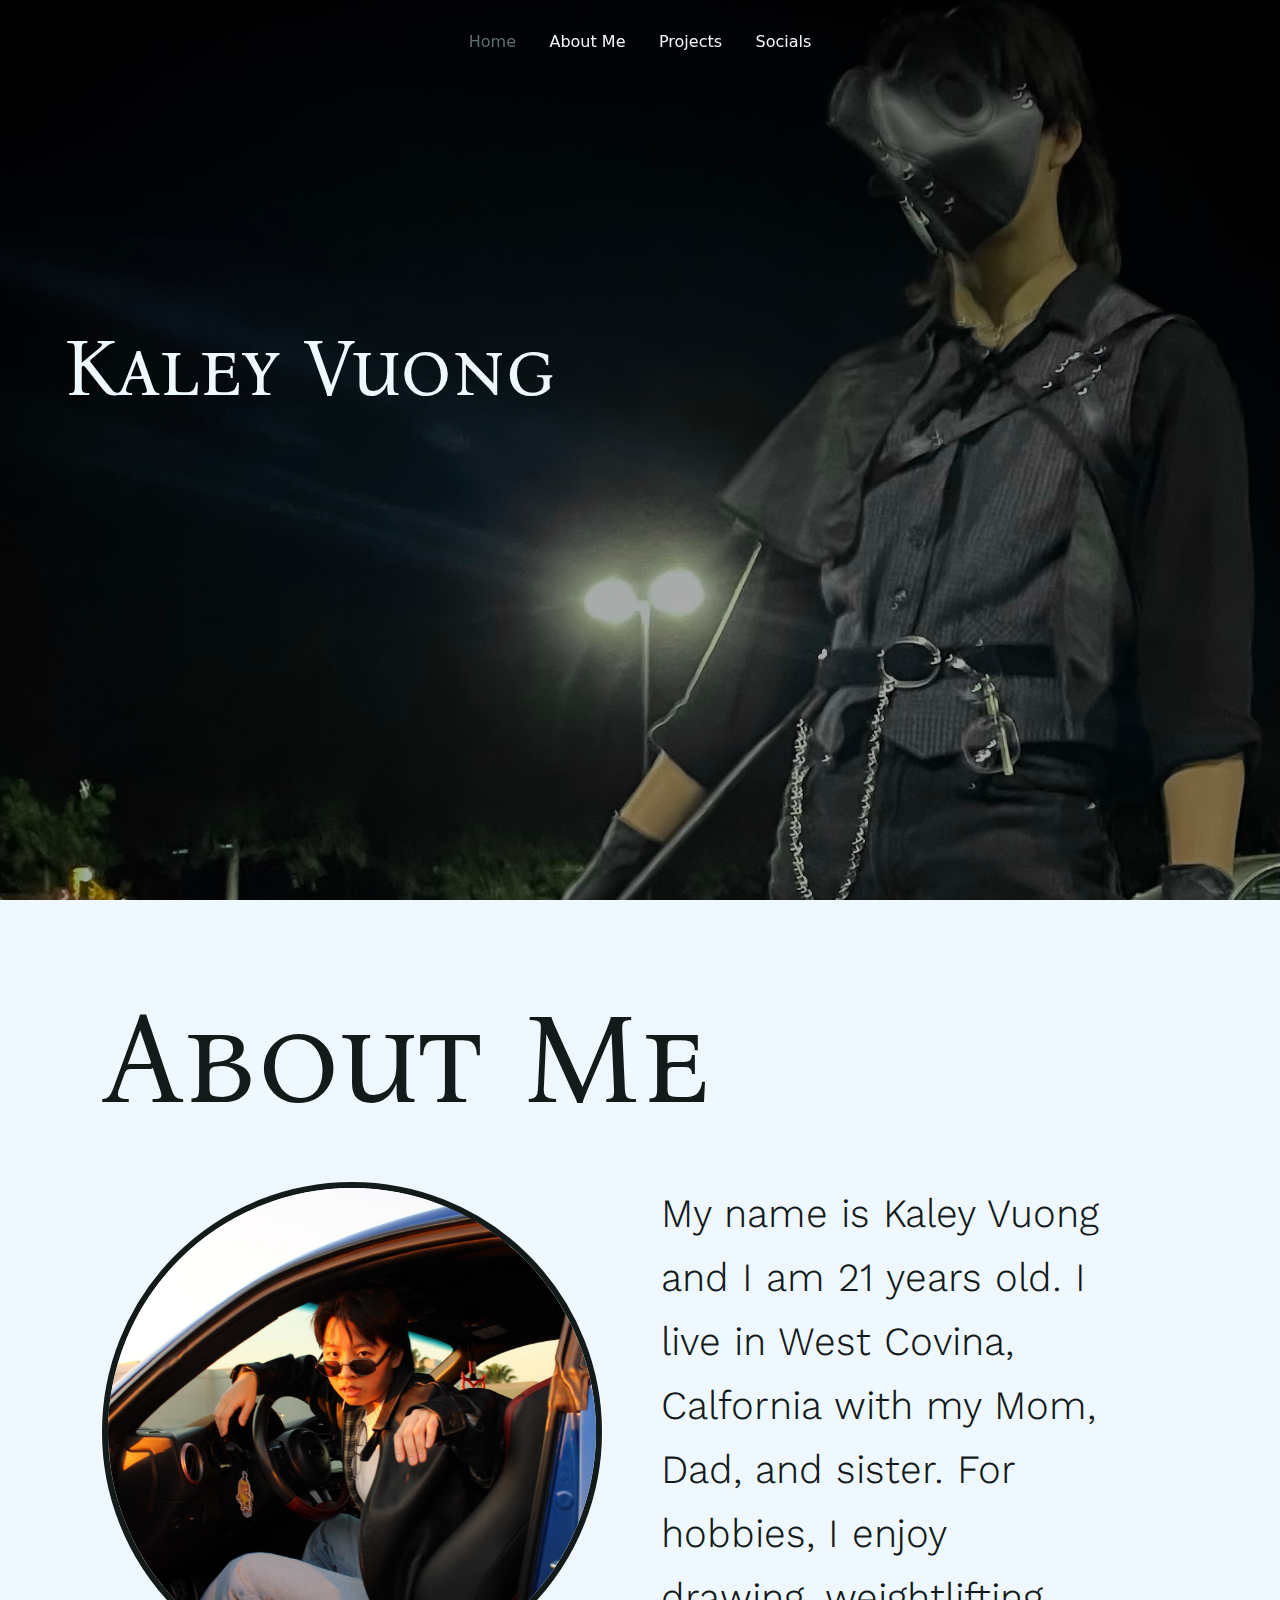
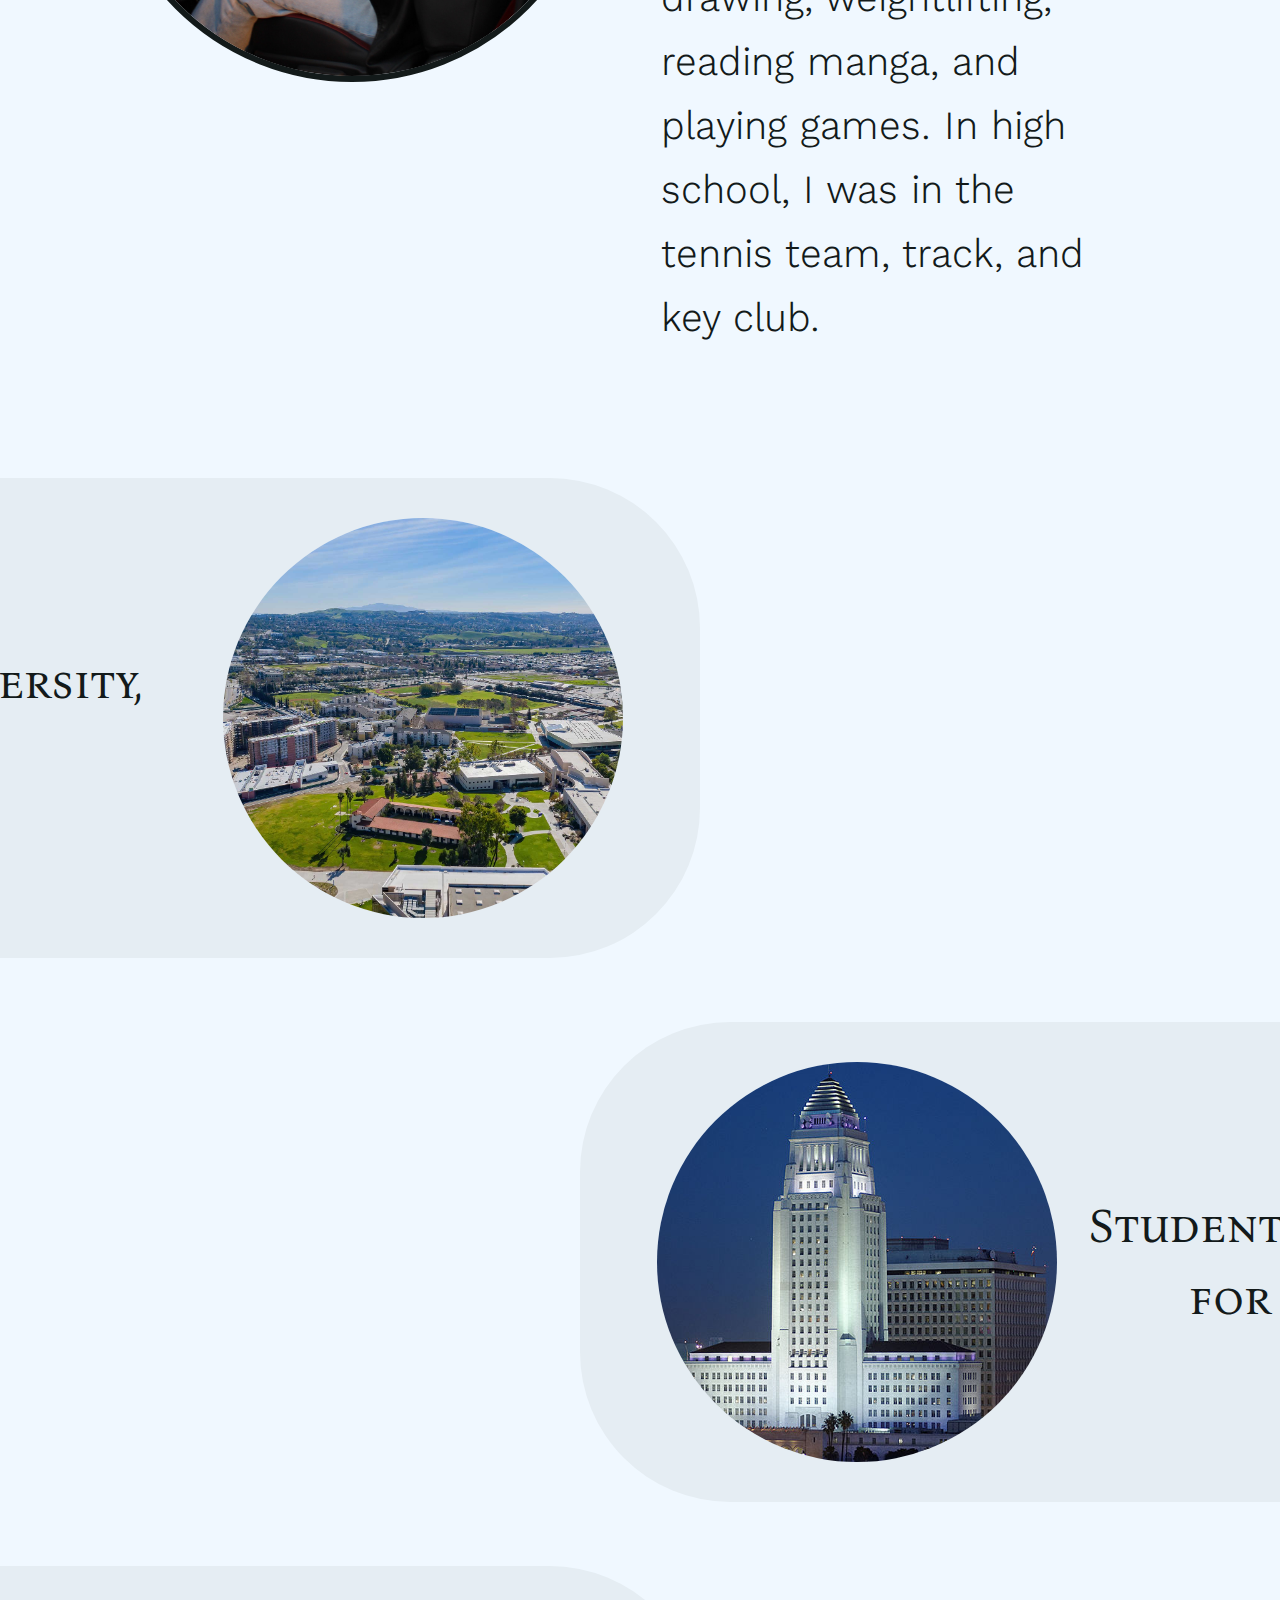
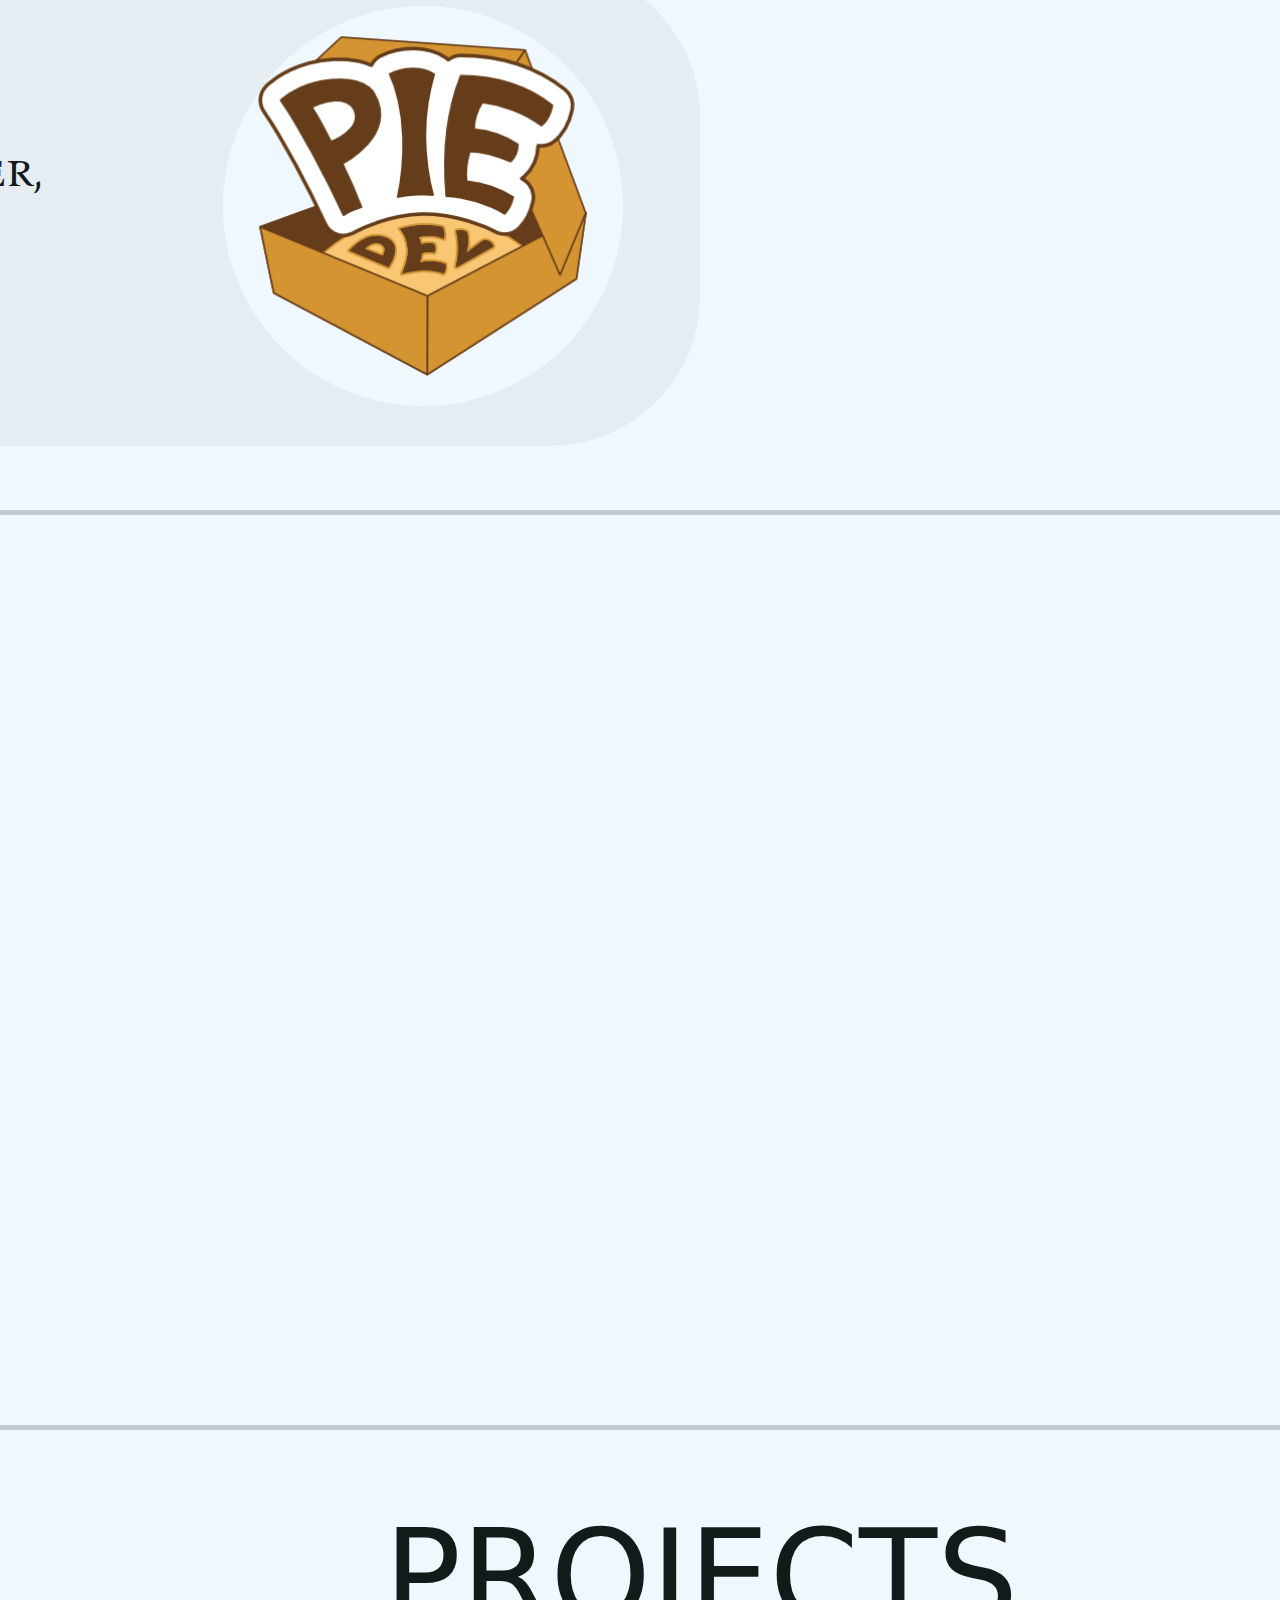
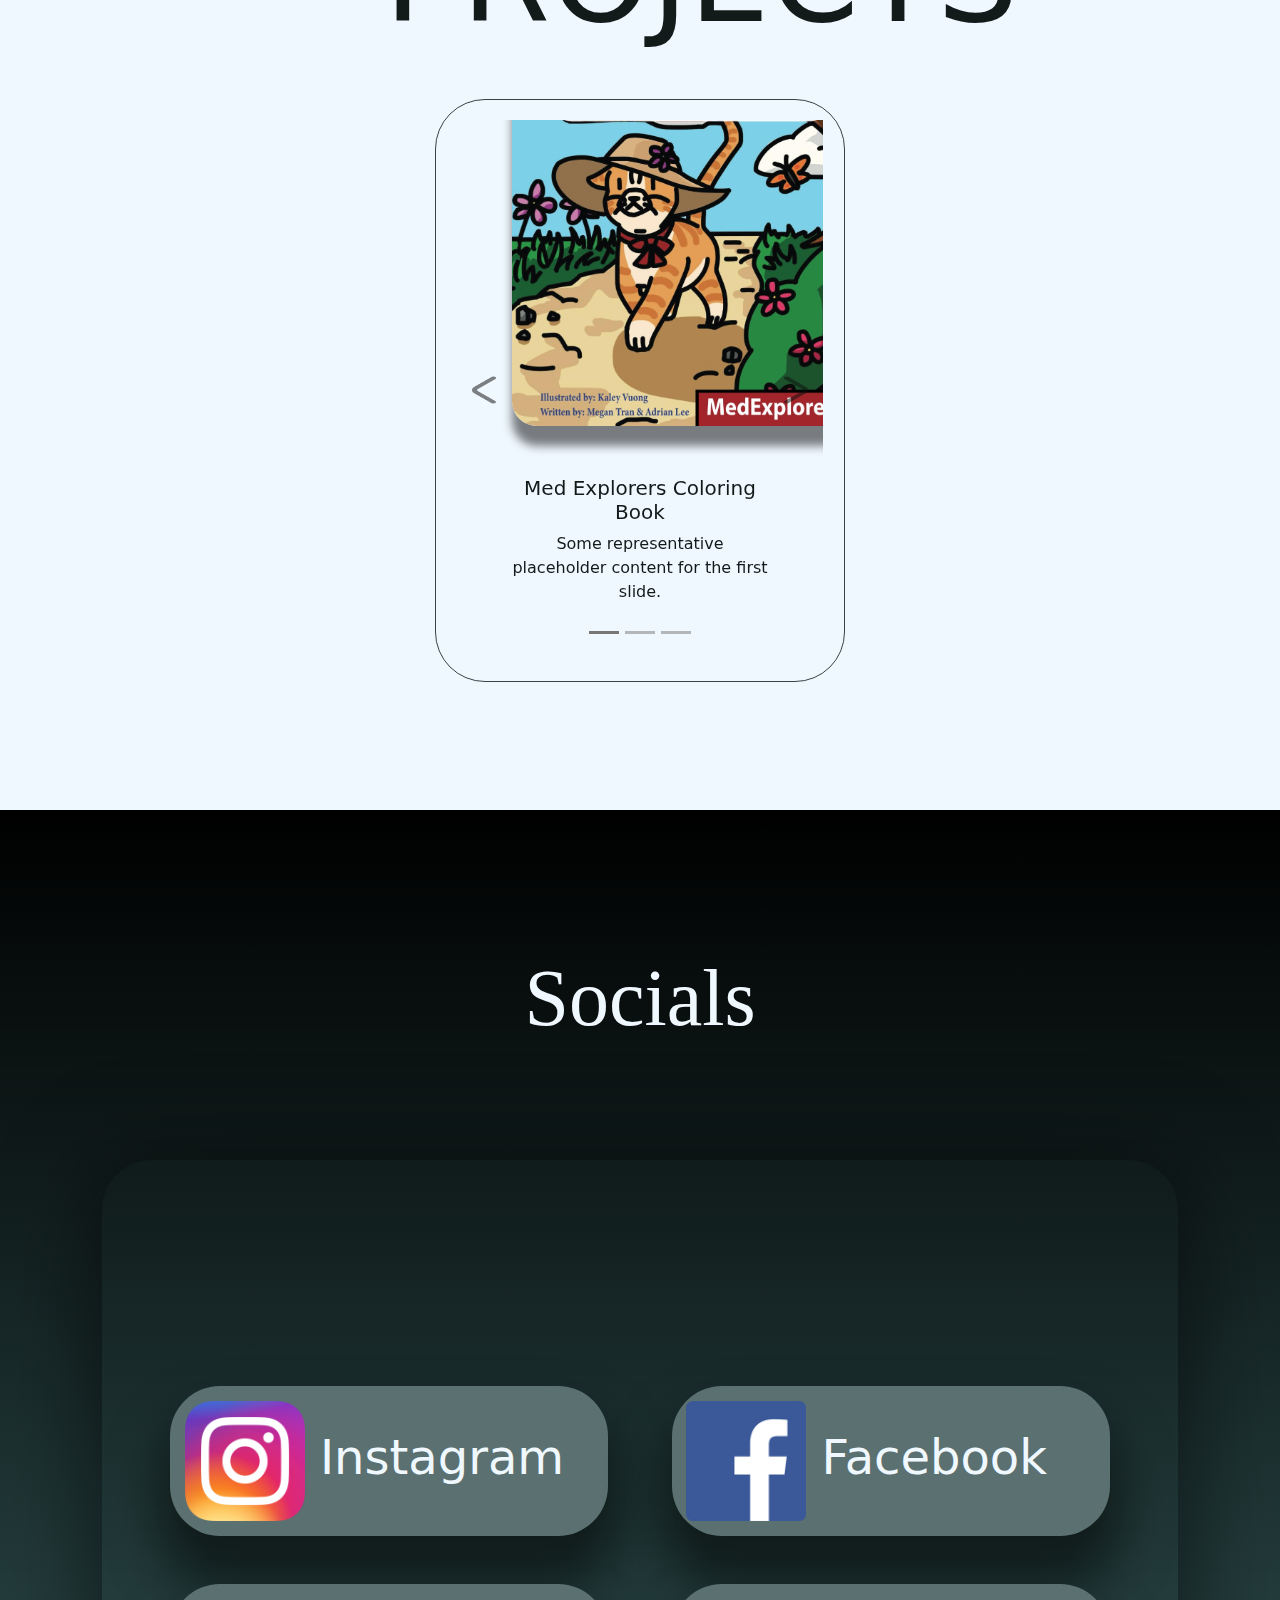
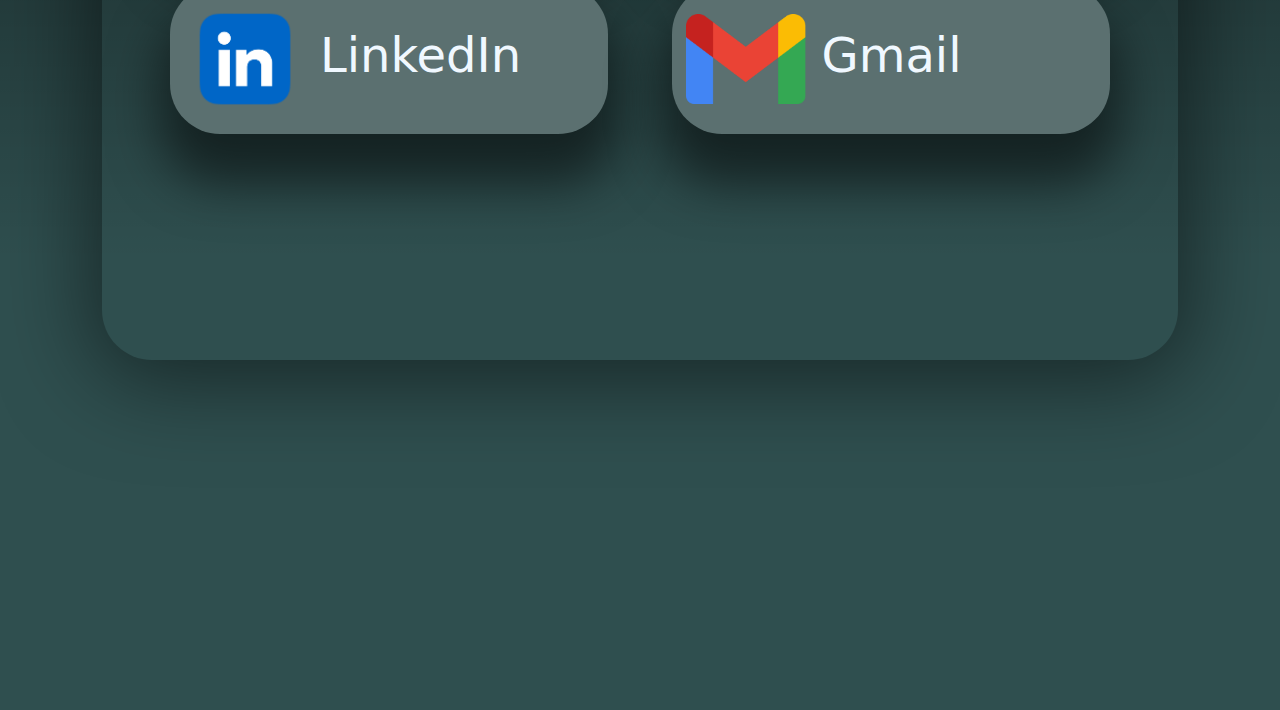
==== commit 15e3c5ae: "fonts" ====
--- a/index.html
+++ b/index.html
@@ -6,9 +6,11 @@
     <link href="https://cdn.jsdelivr.net/npm/bootstrap@5.3.3/dist/css/bootstrap.min.css" rel="stylesheet" integrity="sha384-QWTKZyjpPEjISv5WaRU9OFeRpok6YctnYmDr5pNlyT2bRjXh0JMhjY6hW+ALEwIH" crossorigin="anonymous">
     <!-- Fonts -->
     <link rel="preconnect" href="https://fonts.googleapis.com">
-<link rel="preconnect" href="https://fonts.gstatic.com" crossorigin>
-<link href="https://fonts.googleapis.com/css2?family=Bona+Nova+SC:ital,wght@0,400;0,700;1,400&family=Kantumruy+Pro:ital,wght@0,100..700;1,100..700&display=swap" rel="stylesheet">
+    <link rel="preconnect" href="https://fonts.gstatic.com" crossorigin>
+    <link href="https://fonts.googleapis.com/css2?family=Bona+Nova+SC:ital,wght@0,400;0,700;1,400&family=Kantumruy+Pro:ital,wght@0,100..700;1,100..700&display=swap" rel="stylesheet">
+    <!-- CSS Sheet -->
     <link rel="stylesheet" href="style.css">
+    <!-- Scripts -->
     <script src="https://ajax.googleapis.com/ajax/libs/jquery/3.7.1/jquery.min.js"></script>
     <script src="https://cdn.jsdelivr.net/npm/bootstrap@5.3.3/dist/js/bootstrap.bundle.min.js"></script>
     
@@ -33,10 +35,11 @@
         </li>
       </ul>
       
+    <!-- Header -->
       <div id="div">
         <div class="header" id="header">
           <img src="images/IMG_7512.jpg">
-          <div class="title"> Kaley Vuong </div>
+          <div class="title display-1"> Kaley Vuong</div>
         </div>
       </div>
     </div>
--- a/style.css
+++ b/style.css
@@ -53,12 +53,10 @@
 /* title */
 .title {
     font-family: "Bona Nova SC", serif;
-    font-size: 12rem;
-    font-weight: 400;
     color: aliceblue;
     padding-left: 5%;
     padding-top: 25%;
-    transform: translateY(-60vh);
+    /* transform: translateY(-60vh); */
     transition: 2s;
 }
 
@@ -224,14 +222,14 @@
     transition-timing-function: cubic-bezier(0.01, -0.015, 0.565, 1.055);
 }
 
-strong, .list ul, h1, .list ul li {
+strong, .list ul, .list h1, .list ul li {
     visibility: hidden;
     opacity: 0;
     transform: translateY(150px);
     transition: transform 2s, opacity 1s;
 }
 
-.skills.show :is(.skills, strong, .list ul, h1, .list ul li) {
+.skills.show :is(.skills, strong, .list ul, .list h1, .list ul li) {
     visibility: visible;
     opacity: 1;
     transform: translateY(0px);
@@ -361,4 +359,32 @@
       translate: 0 -1vh;
       scale: 100% 1;
     }
+  }
+
+  /* Font sizing */
+@media (max-width: 1200px) {
+    .title {
+        font-size: calc(1.725rem + 5.7vw);
+    }
+    .display-2 {
+        font-size: calc(1.675rem + 5.1vw);
+    }
+    .display-3 {
+        font-size: calc(1.575rem + 3.9vw);
+    }
+    .display-4 {
+        font-size: calc(1.475rem + 2.7vw);
+    }
+    .h1 {
+        font-size: calc(1.375rem + 1.5vw);
+    }
+    .h2 {
+        font-size: calc(1.325rem + 0.9vw);
+    }
+    .h3 {
+        font-size: calc(1.3rem + 0.6vw);
+    }
+    .h4 {
+        font-size: calc(1.275rem + 0.3vw);
+    }
   }